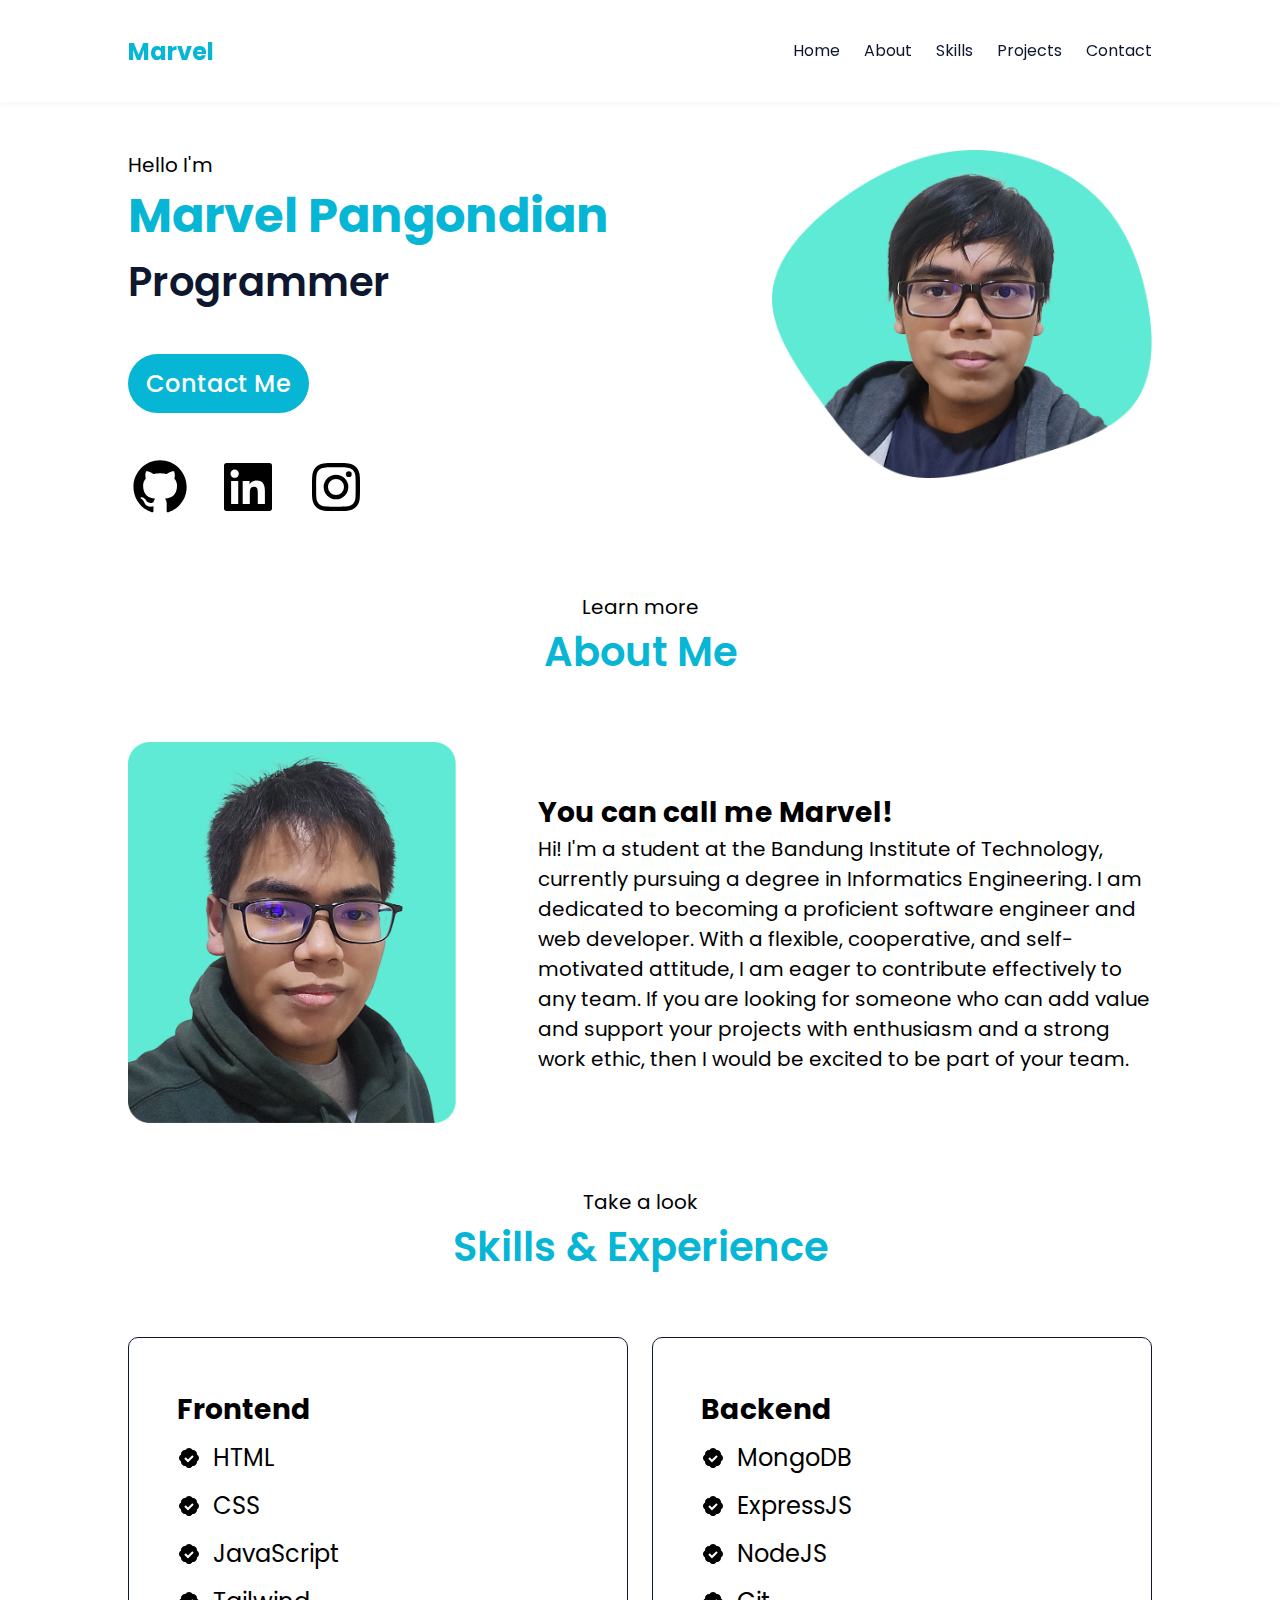
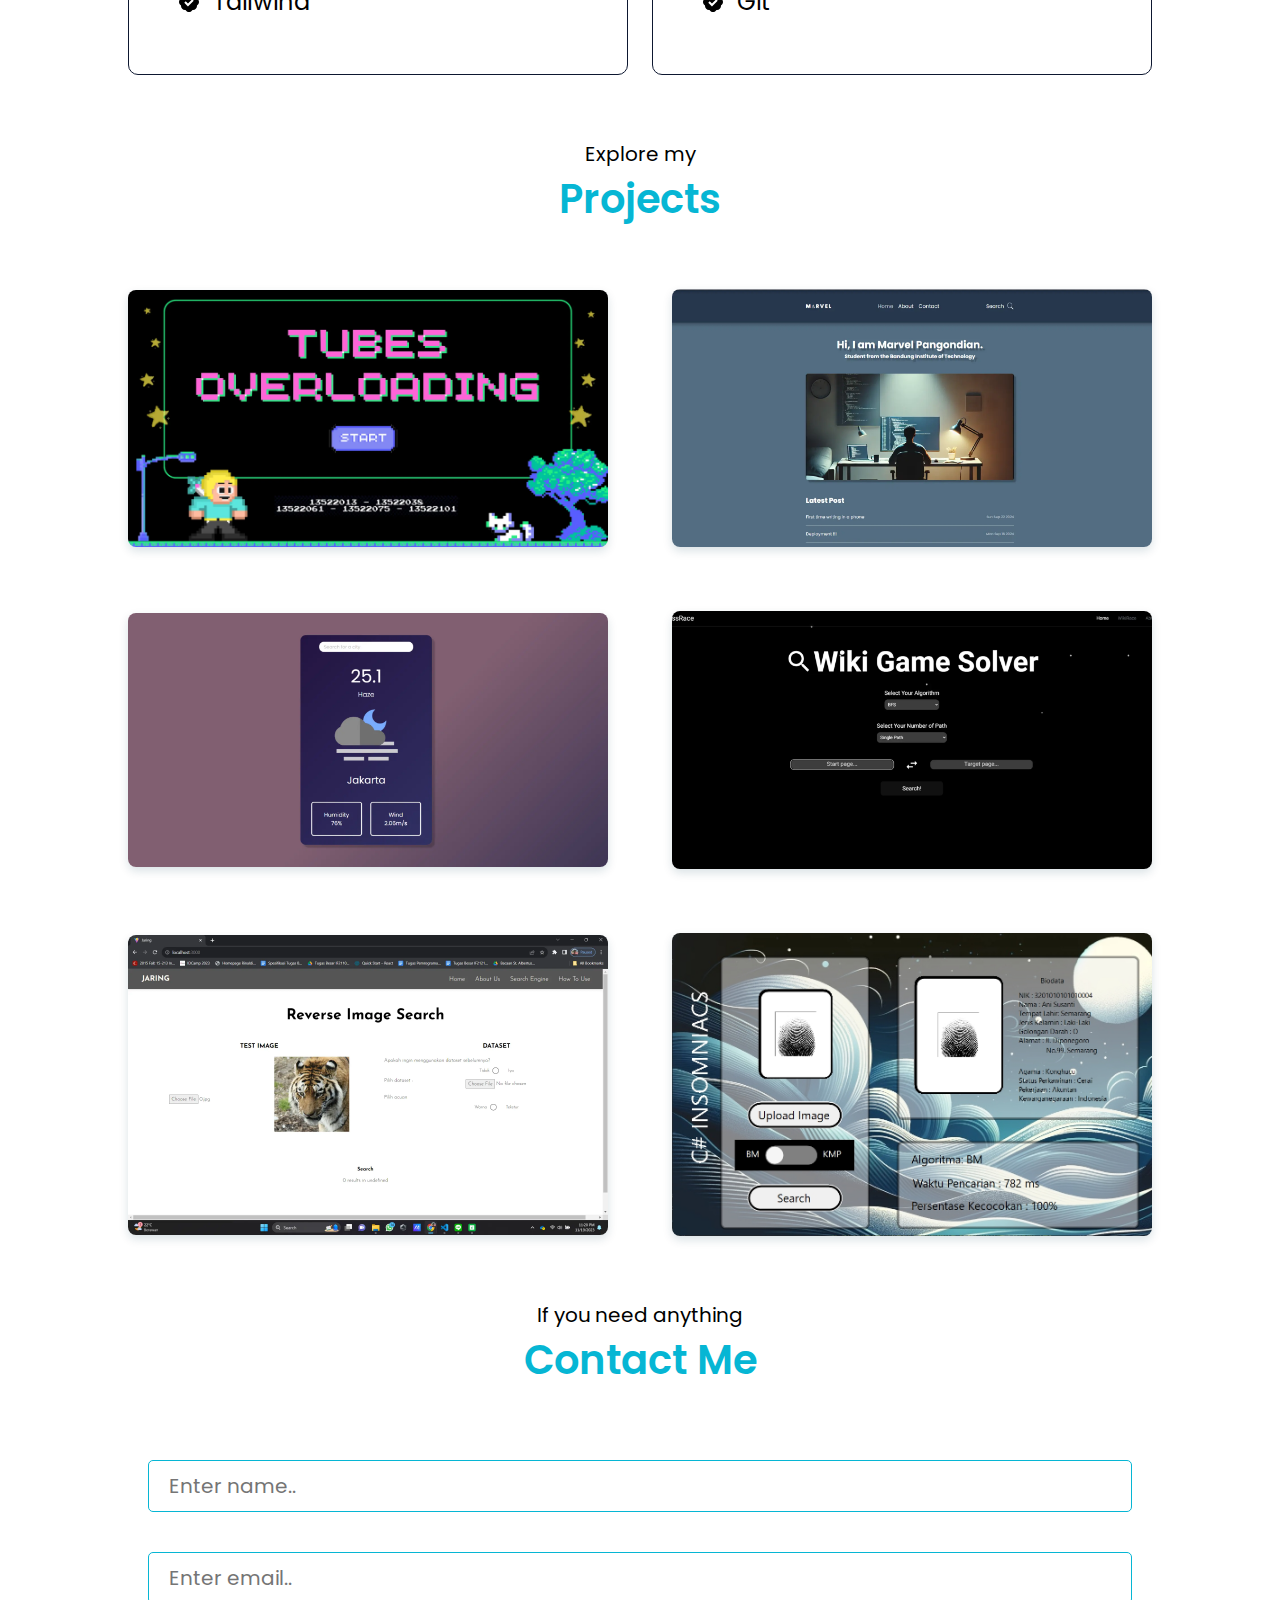
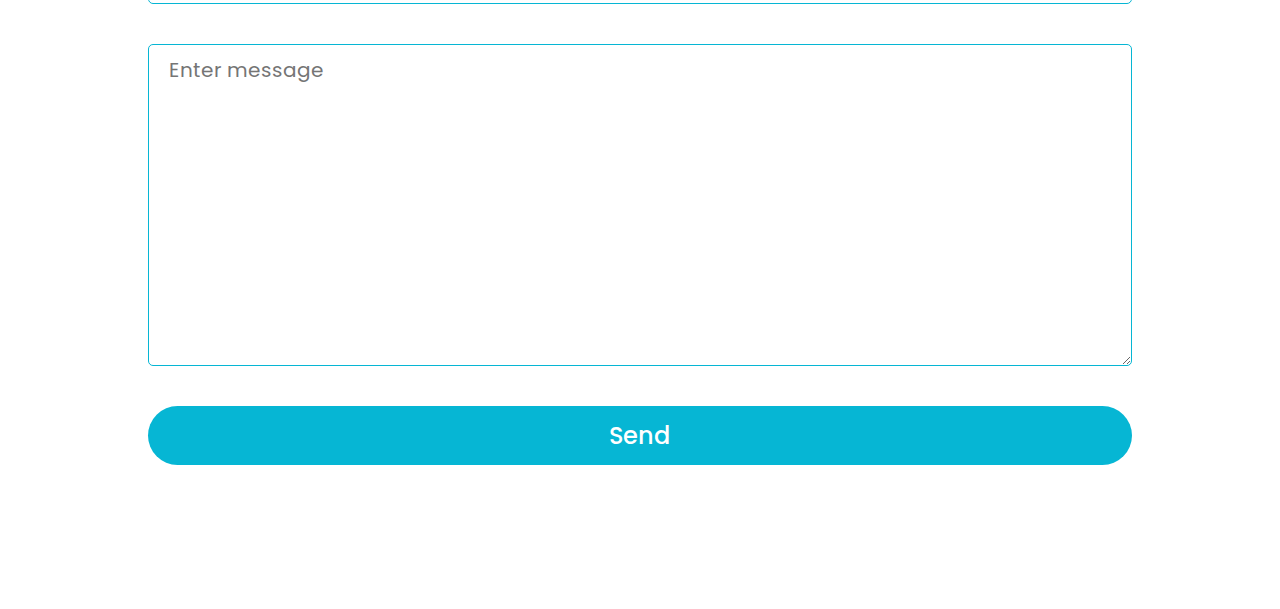
==== index.html @ 7a81ab14 "feat: simple stylings" ====
<!DOCTYPE html>
<html lang="en">

<head>
  <meta charset="UTF-8" />
  <meta name="description" content="Marvel Pangondian Portfolio Website">
  <meta name="keywords" content="Marvel Pangondian, Portfolio, Portfolio Website, Website, Institut Teknologi Bandung, Bandung Institute of Technology, ITB">
  <meta name="author" content="Marvel Pangondian">
  <meta name="viewport" content="width=device-width, initial-scale=1.0" />
  <link rel="stylesheet" href="/assets/css/style.css" />
  <title>Portfolio</title>
</head>

<body>
  <header class="header">
    <div class="container header-flex">
      <div class="logo">
        <a href="#top" class="header__logo">Marvel</a>
      </div>

      <nav class="header__nav">
        <input type="checkbox" id="sidebar-active" />
        <label for="sidebar-active" class="overlay"></label>

        <label for="sidebar-active">
          <svg xmlns="http://www.w3.org/2000/svg" width="24" height="24" viewBox="0 0 24 24">
            <path d="M4 6h16v2H4zm0 5h16v2H4zm0 5h16v2H4z" />
          </svg>
        </label>
        <ul>
          <label for="sidebar-active">
            <svg xmlns="http://www.w3.org/2000/svg" width="23" height="23" viewBox="0 0 24 24"
              style="fill: rgb(255, 255, 255)">
              <path
                d="m16.192 6.344-4.243 4.242-4.242-4.242-1.414 1.414L10.535 12l-4.242 4.242 1.414 1.414 4.242-4.242 4.243 4.242 1.414-1.414L13.364 12l4.242-4.242z">
              </path>
            </svg>
          </label>

          <li class="header__nav-list">
            <a href="#home">Home</a>
          </li>
          <li class="header__nav-list"><a href="#about">About</a></li>
          <li class="header__nav-list">
            <a href="#skills">Skills</a>
          </li>
          <li class="header__nav-list">
            <a href="#projects">Projects</a>
          </li>
          <li class="header__nav-list"><a href="#contact">Contact</a></li>
        </ul>
      </nav>
    </div>
  </header>

  <main style="height: 100%">
    <span class="section__placeholder" id="home"></span>
    <section class="home section container container-flex" >
      <img src="/assets/img/profile.png" alt="Creator profile image" class="item-1 home__profile mb-8" />
      <div class="section__content">
        <p>Hello I'm</p>
        <h1>Marvel Pangondian</h1>
        <h2 class="home__h2 mb-base"><span class="typing"></span></h2>
        <a class="button mb-base" href="#contact">Contact Me</a>
        <ul class="icons">
          <li>
            <a href="https://github.com/MarvelPangondian" target="_blank" aria-label="GitHub Profile">
              <svg xmlns="http://www.w3.org/2000/svg" width="30" height="30" viewBox="0 0 24 24" class="icon">
                <path fill-rule="evenodd" clip-rule="evenodd"
                  d="M12.026 2c-5.509 0-9.974 4.465-9.974 9.974 0 4.406 2.857 8.145 6.821 9.465.499.09.679-.217.679-.481 0-.237-.008-.865-.011-1.696-2.775.602-3.361-1.338-3.361-1.338-.452-1.152-1.107-1.459-1.107-1.459-.905-.619.069-.605.069-.605 1.002.07 1.527 1.028 1.527 1.028.89 1.524 2.336 1.084 2.902.829.091-.645.351-1.085.635-1.334-2.214-.251-4.542-1.107-4.542-4.93 0-1.087.389-1.979 1.024-2.675-.101-.253-.446-1.268.099-2.64 0 0 .837-.269 2.742 1.021a9.582 9.582 0 0 1 2.496-.336 9.554 9.554 0 0 1 2.496.336c1.906-1.291 2.742-1.021 2.742-1.021.545 1.372.203 2.387.099 2.64.64.696 1.024 1.587 1.024 2.675 0 3.833-2.33 4.675-4.552 4.922.355.308.675.916.675 1.846 0 1.334-.012 2.41-.012 2.737 0 .267.178.577.687.479C19.146 20.115 22 16.379 22 11.974 22 6.465 17.535 2 12.026 2z" />
              </svg>
            </a>
          </li>
          <li>
            <a href="https://www.linkedin.com/in/marvel-pangondian-104811284?lipi=urn%3Ali%3Apage%3Ad_flagship3_profile_view_base_contact_details%3BqNNY1OXURf%2BuR%2F9CxkJ34A%3D%3D" target="_blank" aria-label="LinkedIn Profile">
              <svg xmlns="http://www.w3.org/2000/svg" width="30" height="30" viewBox="0 0 24 24" class="icon">
                <path
                  d="M20 3H4a1 1 0 0 0-1 1v16a1 1 0 0 0 1 1h16a1 1 0 0 0 1-1V4a1 1 0 0 0-1-1zM8.339 18.337H5.667v-8.59h2.672v8.59zM7.003 8.574a1.548 1.548 0 1 1 0-3.096 1.548 1.548 0 0 1 0 3.096zm11.335 9.763h-2.669V14.16c0-.996-.018-2.277-1.388-2.277-1.39 0-1.601 1.086-1.601 2.207v4.248h-2.667v-8.59h2.56v1.174h.037c.355-.675 1.227-1.387 2.524-1.387 2.704 0 3.203 1.778 3.203 4.092v4.71z" />
              </svg>
            </a>
          </li>
          <li>
            <a href="https://www.instagram.com/veranz2203/" target="_blank"><svg xmlns="http://www.w3.org/2000/svg" width="30" height="30" viewBox="0 0 24 24" class="icon" aria-label="Instagram Profile">
                <path
                  d="M11.999 7.377a4.623 4.623 0 1 0 0 9.248 4.623 4.623 0 0 0 0-9.248zm0 7.627a3.004 3.004 0 1 1 0-6.008 3.004 3.004 0 0 1 0 6.008z" />
                <circle cx="16.806" cy="7.207" r="1.078" />
                <path
                  d="M20.533 6.111A4.605 4.605 0 0 0 17.9 3.479a6.606 6.606 0 0 0-2.186-.42c-.963-.042-1.268-.054-3.71-.054s-2.755 0-3.71.054a6.554 6.554 0 0 0-2.184.42 4.6 4.6 0 0 0-2.633 2.632 6.585 6.585 0 0 0-.419 2.186c-.043.962-.056 1.267-.056 3.71 0 2.442 0 2.753.056 3.71.015.748.156 1.486.419 2.187a4.61 4.61 0 0 0 2.634 2.632 6.584 6.584 0 0 0 2.185.45c.963.042 1.268.055 3.71.055s2.755 0 3.71-.055a6.615 6.615 0 0 0 2.186-.419 4.613 4.613 0 0 0 2.633-2.633c.263-.7.404-1.438.419-2.186.043-.962.056-1.267.056-3.71s0-2.753-.056-3.71a6.581 6.581 0 0 0-.421-2.217zm-1.218 9.532a5.043 5.043 0 0 1-.311 1.688 2.987 2.987 0 0 1-1.712 1.711 4.985 4.985 0 0 1-1.67.311c-.95.044-1.218.055-3.654.055-2.438 0-2.687 0-3.655-.055a4.96 4.96 0 0 1-1.669-.311 2.985 2.985 0 0 1-1.719-1.711 5.08 5.08 0 0 1-.311-1.669c-.043-.95-.053-1.218-.053-3.654 0-2.437 0-2.686.053-3.655a5.038 5.038 0 0 1 .311-1.687c.305-.789.93-1.41 1.719-1.712a5.01 5.01 0 0 1 1.669-.311c.951-.043 1.218-.055 3.655-.055s2.687 0 3.654.055a4.96 4.96 0 0 1 1.67.311 2.991 2.991 0 0 1 1.712 1.712 5.08 5.08 0 0 1 .311 1.669c.043.951.054 1.218.054 3.655 0 2.436 0 2.698-.043 3.654h-.011z" />
              </svg></a>
          </li>
        </ul>
      </div>
    </section>

    <span class="section__placeholder" id="about"></span>
    <section class="about section container container-flex-2">
      <p class="section__title-sub">Learn more</p>
      <h2 class="section__title">About Me</h2>

      <div class="about__container">
        <img src="assets/img/aboutProfile.png" alt="About Me svg" class="about__profile mb-base" />
        <div class="about__content">
          <h3 class="section__subtitle">
            You can call me <span>Marvel</span>!
          </h3>
          <p class="about__content-text">
            Hi! I'm a student at the Bandung Institute of Technology, currently pursuing a degree in Informatics
            Engineering. I am dedicated to becoming a proficient software engineer and web developer. With a flexible,
            cooperative, and self-motivated attitude, I am eager to contribute effectively to any team. If you are
            looking for someone who can add value and support your projects with enthusiasm and a strong work ethic,
            then I would be excited to be part of your team.
        </div>
      </div>
    </section>

    <span class="section__placeholder" id="skills"></span>
    <section class="skills section container container-flex-2" >


      <p class="section__title-sub">Take a look</p>
      <h2 class="section__title">Skills & Experience</h2>

      <div class="skills__container">
        <div class="skill__container-list">
          <h3>Frontend</h3>
          <ul>
            <li>
              <svg xmlns="http://www.w3.org/2000/svg" width="24" height="24" viewBox="0 0 24 24"
                style="fill: rgba(0, 0, 0, 1);">
                <path
                  d="M19.965 8.521C19.988 8.347 20 8.173 20 8c0-2.379-2.143-4.288-4.521-3.965C14.786 2.802 13.466 2 12 2s-2.786.802-3.479 2.035C6.138 3.712 4 5.621 4 8c0 .173.012.347.035.521C2.802 9.215 2 10.535 2 12s.802 2.785 2.035 3.479A3.976 3.976 0 0 0 4 16c0 2.379 2.138 4.283 4.521 3.965C9.214 21.198 10.534 22 12 22s2.786-.802 3.479-2.035C17.857 20.283 20 18.379 20 16c0-.173-.012-.347-.035-.521C21.198 14.785 22 13.465 22 12s-.802-2.785-2.035-3.479zm-9.01 7.895-3.667-3.714 1.424-1.404 2.257 2.286 4.327-4.294 1.408 1.42-5.749 5.706z">
                </path>
              </svg>
              HTML
            </li>
            <li>
              <svg xmlns="http://www.w3.org/2000/svg" width="24" height="24" viewBox="0 0 24 24"
                style="fill: rgba(0, 0, 0, 1);">
                <path
                  d="M19.965 8.521C19.988 8.347 20 8.173 20 8c0-2.379-2.143-4.288-4.521-3.965C14.786 2.802 13.466 2 12 2s-2.786.802-3.479 2.035C6.138 3.712 4 5.621 4 8c0 .173.012.347.035.521C2.802 9.215 2 10.535 2 12s.802 2.785 2.035 3.479A3.976 3.976 0 0 0 4 16c0 2.379 2.138 4.283 4.521 3.965C9.214 21.198 10.534 22 12 22s2.786-.802 3.479-2.035C17.857 20.283 20 18.379 20 16c0-.173-.012-.347-.035-.521C21.198 14.785 22 13.465 22 12s-.802-2.785-2.035-3.479zm-9.01 7.895-3.667-3.714 1.424-1.404 2.257 2.286 4.327-4.294 1.408 1.42-5.749 5.706z">
                </path>
              </svg>
              CSS
            </li>
            <li>
              <svg xmlns="http://www.w3.org/2000/svg" width="24" height="24" viewBox="0 0 24 24"
                style="fill: rgba(0, 0, 0, 1);">
                <path
                  d="M19.965 8.521C19.988 8.347 20 8.173 20 8c0-2.379-2.143-4.288-4.521-3.965C14.786 2.802 13.466 2 12 2s-2.786.802-3.479 2.035C6.138 3.712 4 5.621 4 8c0 .173.012.347.035.521C2.802 9.215 2 10.535 2 12s.802 2.785 2.035 3.479A3.976 3.976 0 0 0 4 16c0 2.379 2.138 4.283 4.521 3.965C9.214 21.198 10.534 22 12 22s2.786-.802 3.479-2.035C17.857 20.283 20 18.379 20 16c0-.173-.012-.347-.035-.521C21.198 14.785 22 13.465 22 12s-.802-2.785-2.035-3.479zm-9.01 7.895-3.667-3.714 1.424-1.404 2.257 2.286 4.327-4.294 1.408 1.42-5.749 5.706z">
                </path>
              </svg>
              JavaScript
            </li>
            <li>
              <svg xmlns="http://www.w3.org/2000/svg" width="24" height="24" viewBox="0 0 24 24"
                style="fill: rgba(0, 0, 0, 1);">
                <path
                  d="M19.965 8.521C19.988 8.347 20 8.173 20 8c0-2.379-2.143-4.288-4.521-3.965C14.786 2.802 13.466 2 12 2s-2.786.802-3.479 2.035C6.138 3.712 4 5.621 4 8c0 .173.012.347.035.521C2.802 9.215 2 10.535 2 12s.802 2.785 2.035 3.479A3.976 3.976 0 0 0 4 16c0 2.379 2.138 4.283 4.521 3.965C9.214 21.198 10.534 22 12 22s2.786-.802 3.479-2.035C17.857 20.283 20 18.379 20 16c0-.173-.012-.347-.035-.521C21.198 14.785 22 13.465 22 12s-.802-2.785-2.035-3.479zm-9.01 7.895-3.667-3.714 1.424-1.404 2.257 2.286 4.327-4.294 1.408 1.42-5.749 5.706z">
                </path>
              </svg>
              Tailwind
            </li>
          </ul>

        </div>
        <div class="skill__container-list">
          <h3>Backend</h3>
          <ul>
            <li>
              <svg xmlns="http://www.w3.org/2000/svg" width="24" height="24" viewBox="0 0 24 24"
                style="fill: rgba(0, 0, 0, 1);">
                <path
                  d="M19.965 8.521C19.988 8.347 20 8.173 20 8c0-2.379-2.143-4.288-4.521-3.965C14.786 2.802 13.466 2 12 2s-2.786.802-3.479 2.035C6.138 3.712 4 5.621 4 8c0 .173.012.347.035.521C2.802 9.215 2 10.535 2 12s.802 2.785 2.035 3.479A3.976 3.976 0 0 0 4 16c0 2.379 2.138 4.283 4.521 3.965C9.214 21.198 10.534 22 12 22s2.786-.802 3.479-2.035C17.857 20.283 20 18.379 20 16c0-.173-.012-.347-.035-.521C21.198 14.785 22 13.465 22 12s-.802-2.785-2.035-3.479zm-9.01 7.895-3.667-3.714 1.424-1.404 2.257 2.286 4.327-4.294 1.408 1.42-5.749 5.706z">
                </path>
              </svg>
              MongoDB
            </li>
            <li>
              <svg xmlns="http://www.w3.org/2000/svg" width="24" height="24" viewBox="0 0 24 24"
                style="fill: rgba(0, 0, 0, 1);">
                <path
                  d="M19.965 8.521C19.988 8.347 20 8.173 20 8c0-2.379-2.143-4.288-4.521-3.965C14.786 2.802 13.466 2 12 2s-2.786.802-3.479 2.035C6.138 3.712 4 5.621 4 8c0 .173.012.347.035.521C2.802 9.215 2 10.535 2 12s.802 2.785 2.035 3.479A3.976 3.976 0 0 0 4 16c0 2.379 2.138 4.283 4.521 3.965C9.214 21.198 10.534 22 12 22s2.786-.802 3.479-2.035C17.857 20.283 20 18.379 20 16c0-.173-.012-.347-.035-.521C21.198 14.785 22 13.465 22 12s-.802-2.785-2.035-3.479zm-9.01 7.895-3.667-3.714 1.424-1.404 2.257 2.286 4.327-4.294 1.408 1.42-5.749 5.706z">
                </path>
              </svg>
              ExpressJS
            </li>
            <li>
              <svg xmlns="http://www.w3.org/2000/svg" width="24" height="24" viewBox="0 0 24 24"
                style="fill: rgba(0, 0, 0, 1);">
                <path
                  d="M19.965 8.521C19.988 8.347 20 8.173 20 8c0-2.379-2.143-4.288-4.521-3.965C14.786 2.802 13.466 2 12 2s-2.786.802-3.479 2.035C6.138 3.712 4 5.621 4 8c0 .173.012.347.035.521C2.802 9.215 2 10.535 2 12s.802 2.785 2.035 3.479A3.976 3.976 0 0 0 4 16c0 2.379 2.138 4.283 4.521 3.965C9.214 21.198 10.534 22 12 22s2.786-.802 3.479-2.035C17.857 20.283 20 18.379 20 16c0-.173-.012-.347-.035-.521C21.198 14.785 22 13.465 22 12s-.802-2.785-2.035-3.479zm-9.01 7.895-3.667-3.714 1.424-1.404 2.257 2.286 4.327-4.294 1.408 1.42-5.749 5.706z">
                </path>
              </svg>
              NodeJS
            </li>
            <li>
              <svg xmlns="http://www.w3.org/2000/svg" width="24" height="24" viewBox="0 0 24 24"
                style="fill: rgba(0, 0, 0, 1);">
                <path
                  d="M19.965 8.521C19.988 8.347 20 8.173 20 8c0-2.379-2.143-4.288-4.521-3.965C14.786 2.802 13.466 2 12 2s-2.786.802-3.479 2.035C6.138 3.712 4 5.621 4 8c0 .173.012.347.035.521C2.802 9.215 2 10.535 2 12s.802 2.785 2.035 3.479A3.976 3.976 0 0 0 4 16c0 2.379 2.138 4.283 4.521 3.965C9.214 21.198 10.534 22 12 22s2.786-.802 3.479-2.035C17.857 20.283 20 18.379 20 16c0-.173-.012-.347-.035-.521C21.198 14.785 22 13.465 22 12s-.802-2.785-2.035-3.479zm-9.01 7.895-3.667-3.714 1.424-1.404 2.257 2.286 4.327-4.294 1.408 1.42-5.749 5.706z">
                </path>
              </svg>
              Git
            </li>
          </ul>
        </div>
      </div>
    </section>

    <span class="section__placeholder" id="projects"></span>
    <section class="projects section container container-flex-2">
      <p class="section__title-sub">Explore my</p>
      <h2 class="section__title">Projects</h2>

      <div class="projects__container">
        <a href="https://github.com/MarvelPangondian/IF2210_TugasBesar2_TubesOverloading" target="_blank"
          class="projects__img">
          <img src="assets/img/projects/tubesOverloading3.webp" alt="image of game project using java">
        </a>
        <a href="https://github.com/MarvelPangondian/Blog-project" target="_blank" class="projects__img">
          <img src="assets/img/projects/blogProject.webp" alt="image of blog project">
        </a>
        <a href="https://github.com/MarvelPangondian/JavaScript-Projects" target="_blank" class="projects__img">
          <img src="assets/img/projects/weatherProject.webp" alt="imag of weather project">
        </a>
        <a href="https://github.com/MarvelPangondian/Tubes2_StressRace" target="_blank" class="projects__img">
          <img src="assets/img/projects/wikiRaceProject2.webp" alt="image of wiki race project">
        </a>
        <a href="https://github.com/MarvelPangondian/Algeo02-22038_" target="_blank" class="projects__img">
          <img src="assets/img/projects/searchImageProject.webp" alt="image of reverse search image project">
        </a>
        <a href="https://github.com/MarvelPangondian/Tubes3_C-Insomniacs" target="_blank" class="projects__img">
          <img src="assets/img/projects/fingerPrintProject.webp" alt="image of finger print match project">
        </a>
      </div>
    </section>

    <span class="section__placeholder" id="contact"></span>
    <section class="contact section container container-flex-2">
      <p class="section__title-sub">If you need anything</p>
      <h2 class="section__title">Contact Me</h2>

      <div class="contact__container" style="width: 100%;">
        <form action="https://formspree.io/f/xkgwlldw" method="POST" class="login-form" style="width: 100%;">
          <input type="text" id="name" name="name" placeholder="Enter name.." />
          <input type="email" id="email" name="email" placeholder="Enter email.." />

          <textarea name="message" id="message" rows="10" name="message" placeholder="Enter message"
            required></textarea>

          <div class="submit-container">
            <button type="submit" value="Submit" class="button"
              style="display: inline-block; width: 100%; cursor: pointer;">Send</button>
          </div>
        </form>

      </div>
    </section>
  </main>
</body>

</html>
---- assets/css/style.css ----
@import url("https://fonts.googleapis.com/css2?family=Poppins:ital,wght@0,100;0,200;0,300;0,400;0,500;0,600;0,700;0,800;0,900;1,100;1,200;1,300;1,400;1,500;1,600;1,700;1,800;1,900&display=swap");

/* VARIABLES */

:root {
  /* Typography */
  --text-sm: 0.875rem;
  --text-base: 1rem;
  --text-md: 1.5rem;
  --text-lg: 2rem;
  --font-bold: 700;
  --font-semi-bold: 600;
  --font-medium: 500;
  --font-normal: 400;
  --font-main: "Poppins", sans-serif;

  /* COLOR */
  --color-white: #ffff;
  --color-white-transparent: rgba(255, 255, 255, 0.25);
  --color-primary: #06b6d4;
  --color-secondary: #5eead4;
  --color-text: #0d1730;

  /* MISC */
  --padding-header: 0.625em 0;
  --padding-base: 0.5em 0.75em;
  --icon-size: 30px;
  --base-margin-bottom: 1.5rem;
  --section-padding-top: 3.5rem;
  --section-title-margin-bottom: 1.5em;
}

@media screen and (min-width: 744px) {
  :root {
    --text-sm: 1rem;
    --text-base: 1.25rem;
    --text-md: 2rem;
    --text-lg: 2.25rem;
    --icon-size: 50px;
    --base-margin-bottom: 2rem;
    --section-padding-top: 5rem;
  }
}

@media screen and (min-width: 1024px) {
  :root {
    --text-sm: 1.25rem;
    --text-base: 1.5rem;
    --text-md: 2.5rem;
    --text-lg: 3rem;
    --icon-size: 64px;
    --base-margin-bottom: 2.625rem;
    --section-padding-top: 10rem;
  }
}

/* BASE */
* {
  margin: 0;
  padding: 0;
  box-sizing: border-box;
  text-decoration: none;
  border: none;
  outline: none;
}

*,
::before,
::after {
  box-sizing: border-box;
}

html {
  scroll-behavior: smooth;
}

body {
  font-family: var(--font-main);
  font-size: var(--text-base);
  padding-bottom: 30px;
  padding-top: 6rem;
  height: 100%;
}

h1,
h2,
p {
  margin: 0;
}

a {
  text-decoration: none;
  color: var(--color-text);
}



img {
  max-width: 100%;
  width: 80%;
  height: auto;
  display: block;
}

ul {
  margin: 0;
  padding: 0;
  list-style: none;
}

@media screen and (min-width: 744px) {
  img {
    width: 65%;
  }
}

/* GENERIC */
h1 {
  font-size: var(--text-lg);
  color: var(--color-primary);
  font-weight: var(--font-bold);
}

h2 {
  font-size: var(--text-md);
  font-weight: var(--font-semi-bold);
}

p {
  font-size: var(--text-base);
  font-weight: var(--font-medium);
}



/* UTILITY */
.container {
  width: 90%;
  max-width: 1024px;
  margin: 0 auto;
}

.container-flex,
.container-flex-2 {
  display: flex;
  flex-direction: column;
  align-items: center;
}

.section {
  padding-bottom: 64px;
  animation: fade linear both;
  animation-timeline: view();
  animation-range: entry 40%;
}

.section__placeholder {
  scroll-margin-top: 4rem;
}

@keyframes fade {
  from {
    scale: 0.5;
    opacity: 0;
  }

  to {
    scale: 1;
    opacity: 1;
  }
}

.section__content {
  text-align: center;
  display: flex;
  flex-direction: column;
  align-items: center;
  justify-content: center;
}

.grid {
  display: grid;
  justify-items: center;
  text-align: center;
}

.button {
  font-family: var(--font-main);
  font-weight: var(--font-medium);
  font-size: var(--text-base);
  background-color: var(--color-primary);
  color: var(--color-white);
  border-radius: 50px;
  padding: var(--padding-base);
}

.button:hover {
  background-color: #06a7c3;
}

.button:focus {
  background-color: #06a7c3;
}

@media screen and (min-width: 1024px) {
  body {
    padding-top: 9.375rem;
  }

  img {
    width: 40%;
  }

  .section {
    scroll-margin-top: 150px;
  }

  .section__placeholder {
    scroll-margin-top: 8rem;
  }

  .section__content {
    width: 55%;
    align-items: start;
    text-align: start;
  }

  .container-flex,
  .container-flex-2 {
    flex-direction: row;
    justify-content: space-between;
    text-align: end;
    align-items: start;
  }

  .item-1 {
    order: 2;
  }

  .item-2 {
    order: 3;
  }
}

.section__title {
  font-size: var(--text-md);
  font-weight: var(--font-semi-bold);
  color: var(--color-primary);
  margin-bottom: var(--section-title-margin-bottom);

}

.mb-base {
  margin-bottom: var(--base-margin-bottom);
}

.mb-8 {
  margin-bottom: 2rem;
}

.header-flex {
  display: flex;
  justify-content: space-between;
  align-items: center;
}

.icon {
  width: var(--icon-size);
  height: var(--icon-size);
  transition: transform .15s;
}

.icon:hover {
  transform: scale(1.1);
}

/* HEADER */
header {
  font-size: var(--text-base);
  background-color: var(--color-white-transparent);
  box-shadow: 0 3px 4px rgba(193, 205, 216, 0.15);
  padding: var(--padding-header);
  position: fixed;
  right: 0;
  left: 0;
  top: 0;
  z-index: 1000;
}

/* NAVIGATION LIST AND LINKS */
.header__logo {
  font-weight: var(--font-bold);
  color: var(--color-primary);
}

.header__nav-list a {
  font-weight: var(--font-normal);
  font-size: var(--text-sm);
  color: var(--color-white);
  display: block;
}

.header__nav-list a:hover {
  color: var(--color-text);
  background-color: #ffff;
}

.header__nav label {
  cursor: pointer;
}

.header ul {
  right: -100%;
  position: fixed;
}

.header__nav-list a {
  color: var(--color-white);
  transition: color 0.15s, background-color 0.15s;
}

/* SIDEBAR */
.header ul {
  top: 0;
  bottom: 0;
  z-index: 20;
  background-color: var(--color-text);
  opacity: 0.95;
  line-height: 3em;
  width: 50%;
  text-align: center;
}

#sidebar-active {
  display: none;
}

#sidebar-active:checked~ul {
  transition: right 0.75s ease-out;
  right: 0;
}

#sidebar-active:checked~.overlay {
  position: fixed;
  width: 100%;
  height: 100%;
  top: 0;
  left: 0;
  right: 0;
  z-index: 20;
}

@media screen and (min-width: 1024px) {
  .header ul {
    position: relative;
    z-index: 0;
    background: none;
    opacity: 1;
    padding: 0;
    transition: all 0s;
    display: flex;
    gap: 1em;
    right: 0;
  }

  .header__nav-list a {
    color: var(--color-text);
    font-size: 1rem;
  }

  .header__nav-list a:hover {
    background: none;
    position: relative;
  }

  .header__nav-list a:hover::after {
    content: '';
    display: block;
    position: absolute;
    bottom: 20px;
    left: 0;
    width: 100%;
    height: .5px;
    background-color: #0d1730;
  }

  .header label {
    display: none;
  }

}

/* HOME */

.home__h2 {
  position: relative;
}

.typing::before {
  content: "Programmer";
  animation: roles 20s infinite;
  color: var(--color-text);
}

.typing::after {
  content: "";
  position: absolute;
  height: 100%;
  border-left: 3px solid white;
  right: -8;
  animation: cursor 0.6s infinite;
}

.icons {
  display: flex;
  gap: 1em;
}

.home__profile {
  max-width: 380px;
}

@keyframes cursor {
  to {
    border-left: 3px solid var(--color-text);
  }
}

@keyframes roles {

  0%,
  20% {
    content: "Student";
  }

  21%,
  40% {
    content: "Aspiring Developer";
  }

  41%,
  60% {
    content: "Aspiring Dev Ops";
  }

  61%,
  80% {
    content: "Learning Enthusiast";
  }

  81%,
  100% {
    content: "Future Engineer";
  }
}

@media screen and (min-width: 1024px) {
  .home__profile {
    margin: 0;
  }
}

/* ABOUT ME */
.section p {
  font-size: var(--text-sm);
  font-weight: var(--font-normal);
}

.about__container {
  display: flex;
  flex-direction: column;
  justify-content: center;
  align-items: center;
  text-align: center;
}

.about__profile {
  max-width: 300px;
}

.about__content {
  max-width: 400px;
}

@media screen and (min-width: 744px) {
  .about__content {
    max-width: 740px;
  }
}

@media screen and (min-width: 1024px) {
  .about__container {
    flex-direction: row;
    justify-content: space-between;
    text-align: start;
  }


  .container-flex-2 {
    flex-direction: column;
    justify-content: start;
    align-items: center;
  }

  .about__profile {
    max-width: 100%;
    width: 32%;
    margin: 0;
  }

  .about__content {
    width: 60%;
    max-width: 100%;
  }

}

/* SKILLS */
.skills__container li {
  display: flex;
  align-items: center;
  gap: .5em;
}

.skills__container {
  display: grid;
  text-align: start;
  line-height: 2em;
  width: 100%;
  gap: 1em;
}

@media screen and (min-width:744px) {
  .skills__container {
    grid-template-columns: 1fr 1fr;
  }
}

.skill__container-list {
  border: #0d1730 solid 1px;
  padding: 2em;
  border-radius: 10px;
}

/* PROJECTS */

.projects__container {
  display: grid;
  align-content: center;
  align-items: center;
  /* Centers content vertically */
  row-gap: 2rem;
}

.projects__container img {
  max-width: 100%;
  width: 100%;
  box-shadow: 0px 4px 10px rgba(5, 58, 78, 0.15);
  border-radius: .5rem;
  transition: transform 0.2s ease-in-out 0.1s;
  overflow: hidden;
}

.projects__container img:hover {
  transform: scale(1.1);
}

@media screen and (min-width:744px) {
  .projects__container {
    grid-template-columns: 1fr 1fr;
    gap: 4rem;
  }

  .projects__container img:hover {

    transform: scale(1.2);
  }
}

/* CONTACT */
.contact input,
.contact form,
.contact textarea {
  display: block;
  width: 100%;
  font-size: var(--text-sm);
  font-family: var(--font-main);
  margin-bottom: 2em;
  padding: .5em 1em;
}

.contact input,
.contact textarea {
  border: var(--color-primary) solid 1px;
  border-radius: 5px;
}
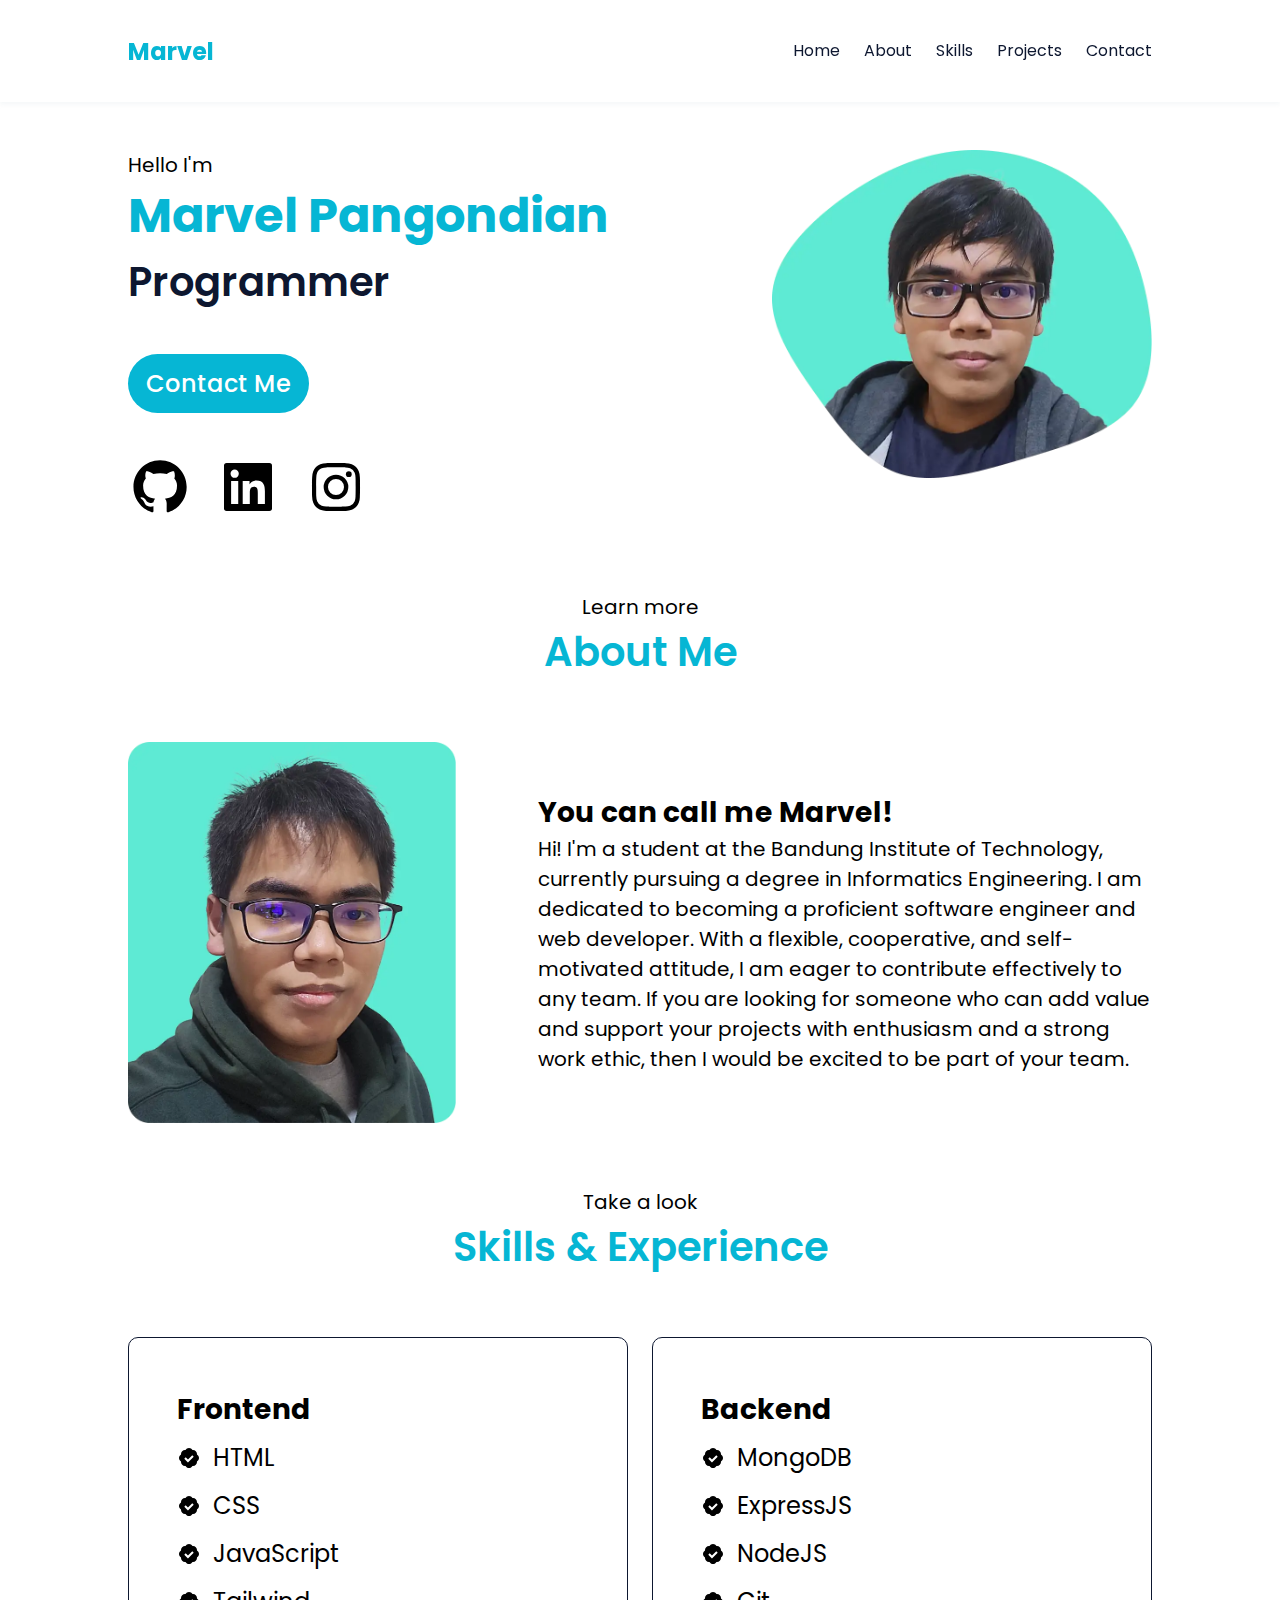
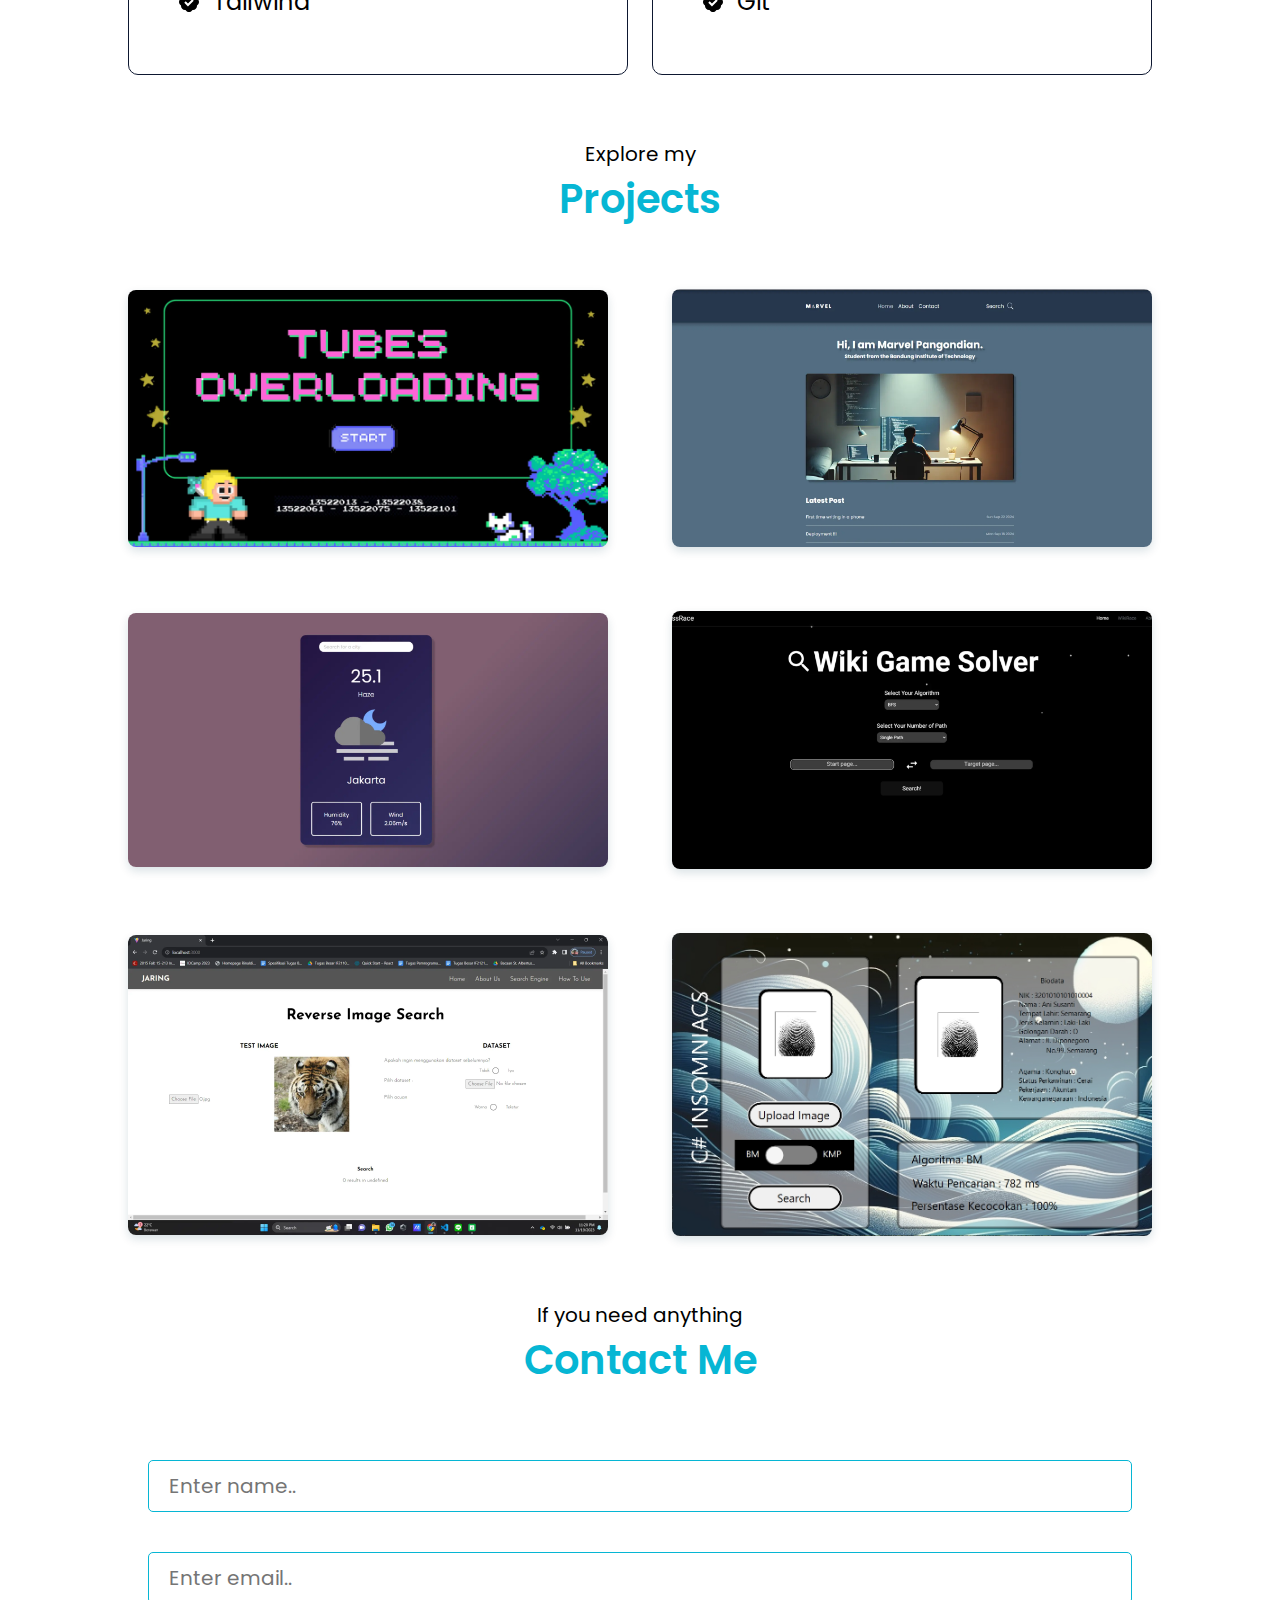
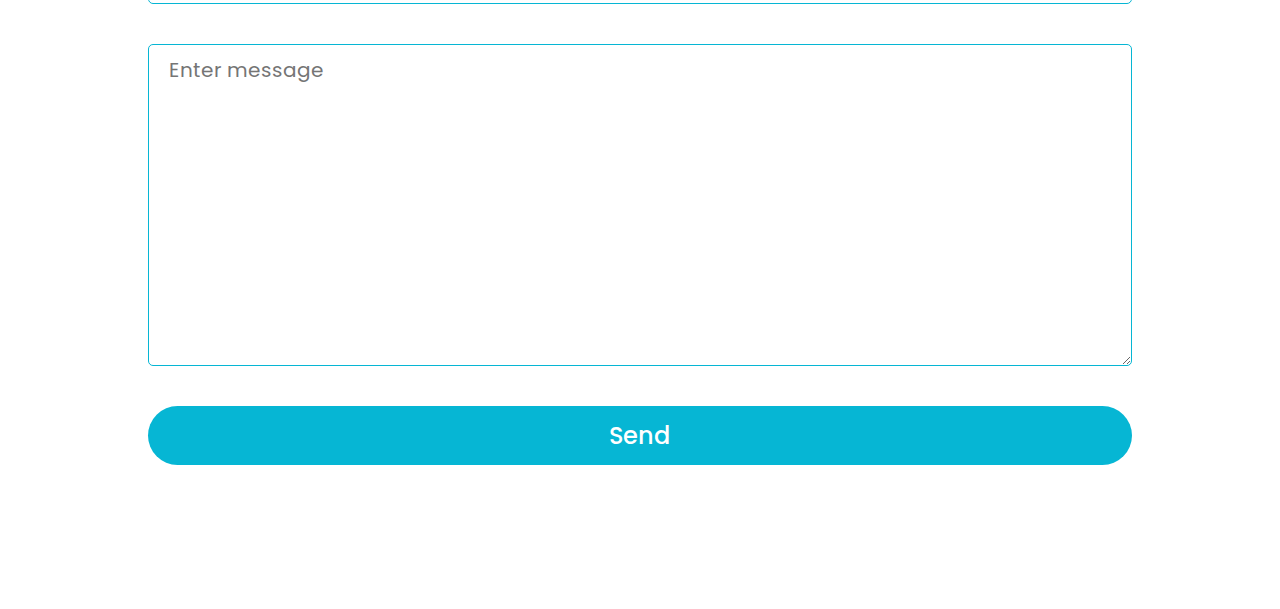
==== commit 24a856c2: "clean up" ====
--- a/index.html
+++ b/index.html
@@ -56,7 +56,7 @@
   <main style="height: 100%">
     <span class="section__placeholder" id="home"></span>
     <section class="home section container container-flex" >
-      <img src="/assets/img/profile.png" alt="Creator profile image" class="item-1 home__profile mb-8" />
+      <img src="/assets/img/compressed/profile.webp" alt="Creator profile image" class="item-1 home__profile mb-8" />
       <div class="section__content">
         <p>Hello I'm</p>
         <h1>Marvel Pangondian</h1>
@@ -98,7 +98,7 @@
       <h2 class="section__title">About Me</h2>
 
       <div class="about__container">
-        <img src="assets/img/aboutProfile.png" alt="About Me svg" class="about__profile mb-base" />
+        <img src="assets/img/compressed/aboutProfile2.webp" alt="About Me svg" class="about__profile mb-base" />
         <div class="about__content">
           <h3 class="section__subtitle">
             You can call me <span>Marvel</span>!
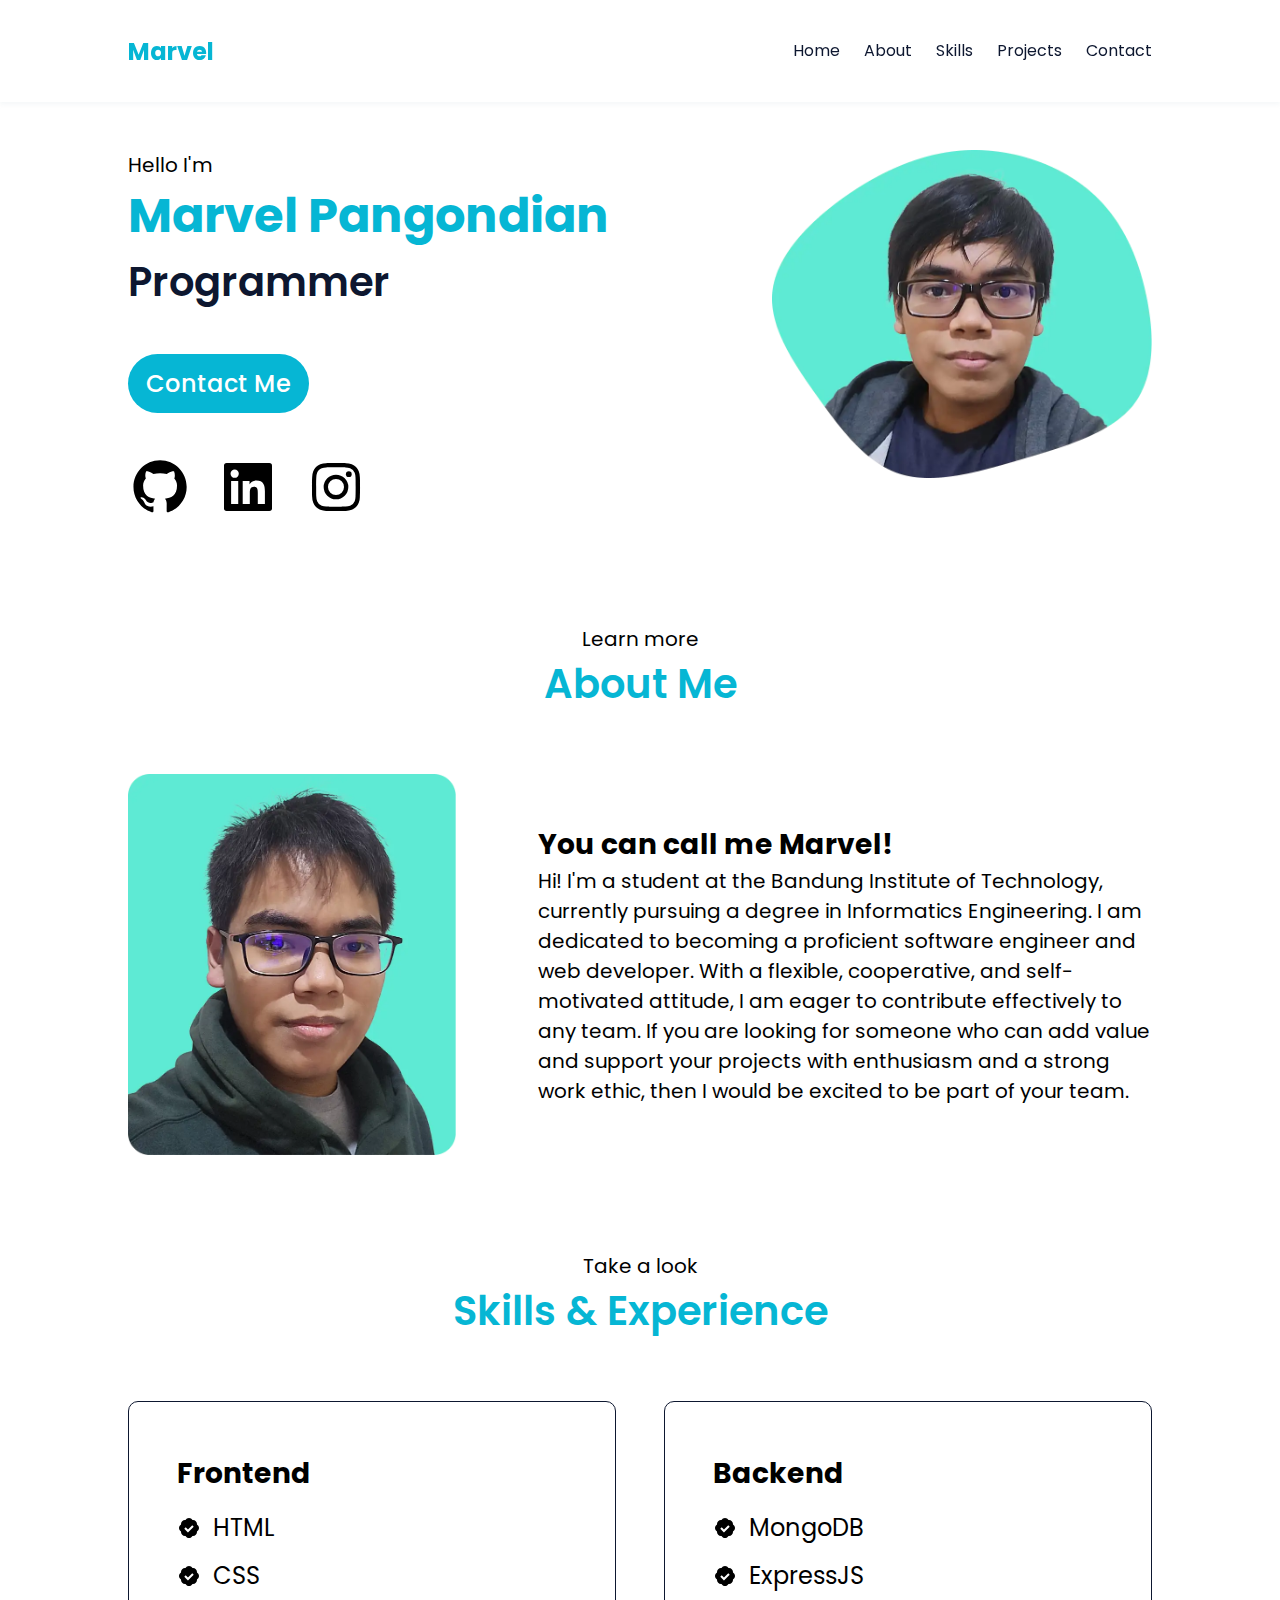
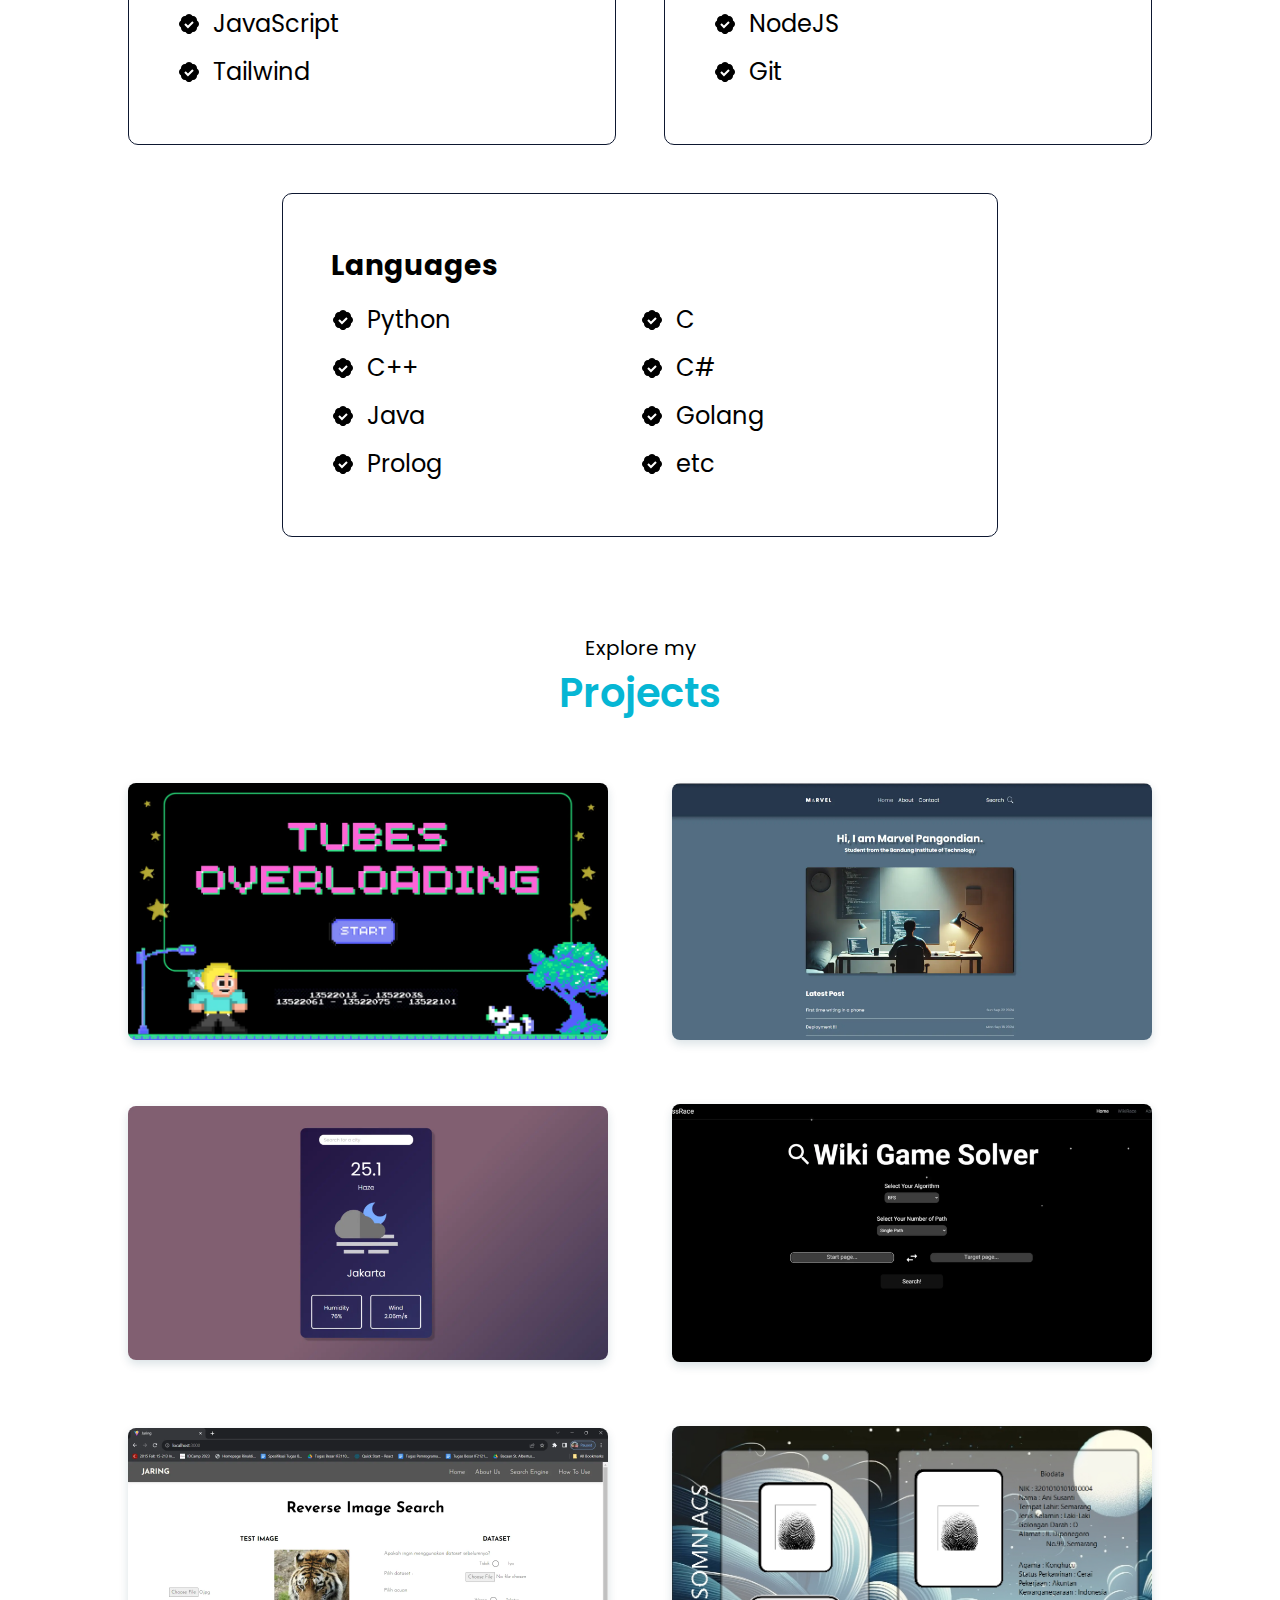
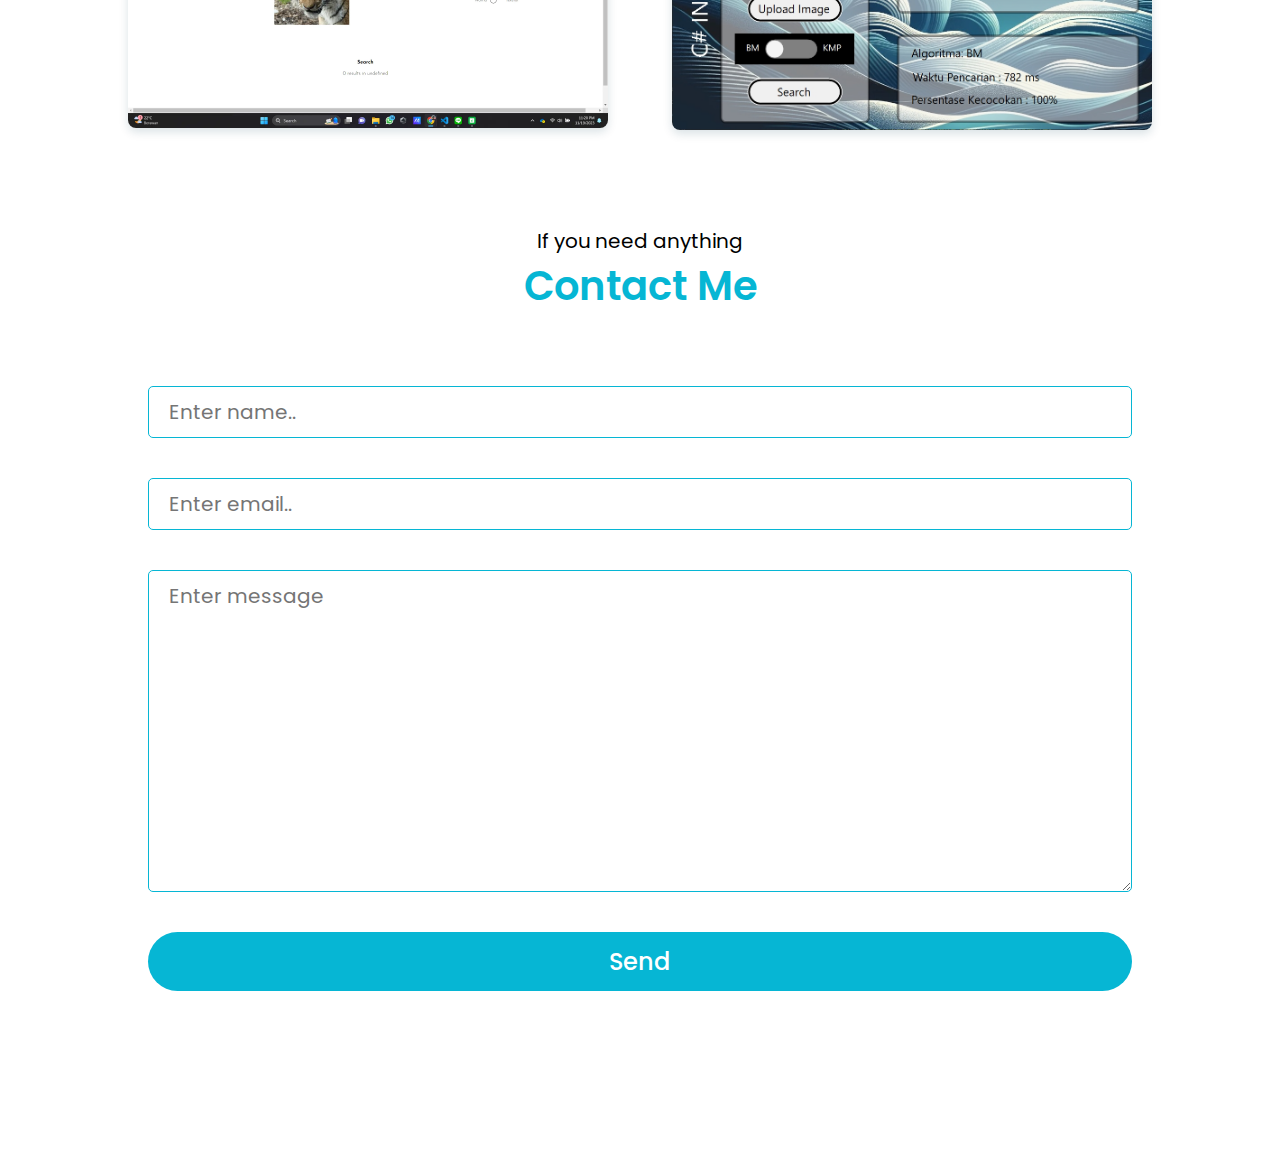
==== commit 0f5016ba: "feat: Add language in skills" ====
--- a/index.html
+++ b/index.html
@@ -4,7 +4,8 @@
 <head>
   <meta charset="UTF-8" />
   <meta name="description" content="Marvel Pangondian Portfolio Website">
-  <meta name="keywords" content="Marvel Pangondian, Portfolio, Portfolio Website, Website, Institut Teknologi Bandung, Bandung Institute of Technology, ITB">
+  <meta name="keywords"
+    content="Marvel Pangondian, Portfolio, Portfolio Website, Website, Institut Teknologi Bandung, Bandung Institute of Technology, ITB">
   <meta name="author" content="Marvel Pangondian">
   <meta name="viewport" content="width=device-width, initial-scale=1.0" />
   <link rel="stylesheet" href="/assets/css/style.css" />
@@ -55,7 +56,7 @@
 
   <main style="height: 100%">
     <span class="section__placeholder" id="home"></span>
-    <section class="home section container container-flex" >
+    <section class="home section container container-flex">
       <img src="/assets/img/compressed/profile.webp" alt="Creator profile image" class="item-1 home__profile mb-8" />
       <div class="section__content">
         <p>Hello I'm</p>
@@ -72,7 +73,8 @@
             </a>
           </li>
           <li>
-            <a href="https://www.linkedin.com/in/marvel-pangondian-104811284?lipi=urn%3Ali%3Apage%3Ad_flagship3_profile_view_base_contact_details%3BqNNY1OXURf%2BuR%2F9CxkJ34A%3D%3D" target="_blank" aria-label="LinkedIn Profile">
+            <a href="https://www.linkedin.com/in/marvel-pangondian-104811284?lipi=urn%3Ali%3Apage%3Ad_flagship3_profile_view_base_contact_details%3BqNNY1OXURf%2BuR%2F9CxkJ34A%3D%3D"
+              target="_blank" aria-label="LinkedIn Profile">
               <svg xmlns="http://www.w3.org/2000/svg" width="30" height="30" viewBox="0 0 24 24" class="icon">
                 <path
                   d="M20 3H4a1 1 0 0 0-1 1v16a1 1 0 0 0 1 1h16a1 1 0 0 0 1-1V4a1 1 0 0 0-1-1zM8.339 18.337H5.667v-8.59h2.672v8.59zM7.003 8.574a1.548 1.548 0 1 1 0-3.096 1.548 1.548 0 0 1 0 3.096zm11.335 9.763h-2.669V14.16c0-.996-.018-2.277-1.388-2.277-1.39 0-1.601 1.086-1.601 2.207v4.248h-2.667v-8.59h2.56v1.174h.037c.355-.675 1.227-1.387 2.524-1.387 2.704 0 3.203 1.778 3.203 4.092v4.71z" />
@@ -80,7 +82,8 @@
             </a>
           </li>
           <li>
-            <a href="https://www.instagram.com/veranz2203/" target="_blank"><svg xmlns="http://www.w3.org/2000/svg" width="30" height="30" viewBox="0 0 24 24" class="icon" aria-label="Instagram Profile">
+            <a href="https://www.instagram.com/veranz2203/" target="_blank"><svg xmlns="http://www.w3.org/2000/svg"
+                width="30" height="30" viewBox="0 0 24 24" class="icon" aria-label="Instagram Profile">
                 <path
                   d="M11.999 7.377a4.623 4.623 0 1 0 0 9.248 4.623 4.623 0 0 0 0-9.248zm0 7.627a3.004 3.004 0 1 1 0-6.008 3.004 3.004 0 0 1 0 6.008z" />
                 <circle cx="16.806" cy="7.207" r="1.078" />
@@ -101,7 +104,7 @@
         <img src="assets/img/compressed/aboutProfile2.webp" alt="About Me svg" class="about__profile mb-base" />
         <div class="about__content">
           <h3 class="section__subtitle">
-            You can call me <span>Marvel</span>!
+            You can call me Marvel!
           </h3>
           <p class="about__content-text">
             Hi! I'm a student at the Bandung Institute of Technology, currently pursuing a degree in Informatics
@@ -114,7 +117,7 @@
     </section>
 
     <span class="section__placeholder" id="skills"></span>
-    <section class="skills section container container-flex-2" >
+    <section class="skills section container container-flex-2">
 
 
       <p class="section__title-sub">Take a look</p>
@@ -163,6 +166,7 @@
           </ul>
 
         </div>
+
         <div class="skill__container-list">
           <h3>Backend</h3>
           <ul>
@@ -201,6 +205,83 @@
                 </path>
               </svg>
               Git
+            </li>
+          </ul>
+        </div>
+        <div class="skill__container-list">
+          <h3>Languages</h3>
+          <ul>
+            <li>
+              <svg xmlns="http://www.w3.org/2000/svg" width="24" height="24" viewBox="0 0 24 24"
+                style="fill: rgba(0, 0, 0, 1);">
+                <path
+                  d="M19.965 8.521C19.988 8.347 20 8.173 20 8c0-2.379-2.143-4.288-4.521-3.965C14.786 2.802 13.466 2 12 2s-2.786.802-3.479 2.035C6.138 3.712 4 5.621 4 8c0 .173.012.347.035.521C2.802 9.215 2 10.535 2 12s.802 2.785 2.035 3.479A3.976 3.976 0 0 0 4 16c0 2.379 2.138 4.283 4.521 3.965C9.214 21.198 10.534 22 12 22s2.786-.802 3.479-2.035C17.857 20.283 20 18.379 20 16c0-.173-.012-.347-.035-.521C21.198 14.785 22 13.465 22 12s-.802-2.785-2.035-3.479zm-9.01 7.895-3.667-3.714 1.424-1.404 2.257 2.286 4.327-4.294 1.408 1.42-5.749 5.706z">
+                </path>
+              </svg>
+              Python
+            </li>
+            <li>
+              <svg xmlns="http://www.w3.org/2000/svg" width="24" height="24" viewBox="0 0 24 24"
+                style="fill: rgba(0, 0, 0, 1);">
+                <path
+                  d="M19.965 8.521C19.988 8.347 20 8.173 20 8c0-2.379-2.143-4.288-4.521-3.965C14.786 2.802 13.466 2 12 2s-2.786.802-3.479 2.035C6.138 3.712 4 5.621 4 8c0 .173.012.347.035.521C2.802 9.215 2 10.535 2 12s.802 2.785 2.035 3.479A3.976 3.976 0 0 0 4 16c0 2.379 2.138 4.283 4.521 3.965C9.214 21.198 10.534 22 12 22s2.786-.802 3.479-2.035C17.857 20.283 20 18.379 20 16c0-.173-.012-.347-.035-.521C21.198 14.785 22 13.465 22 12s-.802-2.785-2.035-3.479zm-9.01 7.895-3.667-3.714 1.424-1.404 2.257 2.286 4.327-4.294 1.408 1.42-5.749 5.706z">
+                </path>
+              </svg>
+              C
+            </li>
+            <li>
+              <svg xmlns="http://www.w3.org/2000/svg" width="24" height="24" viewBox="0 0 24 24"
+                style="fill: rgba(0, 0, 0, 1);">
+                <path
+                  d="M19.965 8.521C19.988 8.347 20 8.173 20 8c0-2.379-2.143-4.288-4.521-3.965C14.786 2.802 13.466 2 12 2s-2.786.802-3.479 2.035C6.138 3.712 4 5.621 4 8c0 .173.012.347.035.521C2.802 9.215 2 10.535 2 12s.802 2.785 2.035 3.479A3.976 3.976 0 0 0 4 16c0 2.379 2.138 4.283 4.521 3.965C9.214 21.198 10.534 22 12 22s2.786-.802 3.479-2.035C17.857 20.283 20 18.379 20 16c0-.173-.012-.347-.035-.521C21.198 14.785 22 13.465 22 12s-.802-2.785-2.035-3.479zm-9.01 7.895-3.667-3.714 1.424-1.404 2.257 2.286 4.327-4.294 1.408 1.42-5.749 5.706z">
+                </path>
+              </svg>
+              C++
+            </li>
+            <li>
+              <svg xmlns="http://www.w3.org/2000/svg" width="24" height="24" viewBox="0 0 24 24"
+                style="fill: rgba(0, 0, 0, 1);">
+                <path
+                  d="M19.965 8.521C19.988 8.347 20 8.173 20 8c0-2.379-2.143-4.288-4.521-3.965C14.786 2.802 13.466 2 12 2s-2.786.802-3.479 2.035C6.138 3.712 4 5.621 4 8c0 .173.012.347.035.521C2.802 9.215 2 10.535 2 12s.802 2.785 2.035 3.479A3.976 3.976 0 0 0 4 16c0 2.379 2.138 4.283 4.521 3.965C9.214 21.198 10.534 22 12 22s2.786-.802 3.479-2.035C17.857 20.283 20 18.379 20 16c0-.173-.012-.347-.035-.521C21.198 14.785 22 13.465 22 12s-.802-2.785-2.035-3.479zm-9.01 7.895-3.667-3.714 1.424-1.404 2.257 2.286 4.327-4.294 1.408 1.42-5.749 5.706z">
+                </path>
+              </svg>
+              C#
+            </li>
+            <li>
+              <svg xmlns="http://www.w3.org/2000/svg" width="24" height="24" viewBox="0 0 24 24"
+                style="fill: rgba(0, 0, 0, 1);">
+                <path
+                  d="M19.965 8.521C19.988 8.347 20 8.173 20 8c0-2.379-2.143-4.288-4.521-3.965C14.786 2.802 13.466 2 12 2s-2.786.802-3.479 2.035C6.138 3.712 4 5.621 4 8c0 .173.012.347.035.521C2.802 9.215 2 10.535 2 12s.802 2.785 2.035 3.479A3.976 3.976 0 0 0 4 16c0 2.379 2.138 4.283 4.521 3.965C9.214 21.198 10.534 22 12 22s2.786-.802 3.479-2.035C17.857 20.283 20 18.379 20 16c0-.173-.012-.347-.035-.521C21.198 14.785 22 13.465 22 12s-.802-2.785-2.035-3.479zm-9.01 7.895-3.667-3.714 1.424-1.404 2.257 2.286 4.327-4.294 1.408 1.42-5.749 5.706z">
+                </path>
+              </svg>
+              Java
+            </li>
+            <li>
+              <svg xmlns="http://www.w3.org/2000/svg" width="24" height="24" viewBox="0 0 24 24"
+                style="fill: rgba(0, 0, 0, 1);">
+                <path
+                  d="M19.965 8.521C19.988 8.347 20 8.173 20 8c0-2.379-2.143-4.288-4.521-3.965C14.786 2.802 13.466 2 12 2s-2.786.802-3.479 2.035C6.138 3.712 4 5.621 4 8c0 .173.012.347.035.521C2.802 9.215 2 10.535 2 12s.802 2.785 2.035 3.479A3.976 3.976 0 0 0 4 16c0 2.379 2.138 4.283 4.521 3.965C9.214 21.198 10.534 22 12 22s2.786-.802 3.479-2.035C17.857 20.283 20 18.379 20 16c0-.173-.012-.347-.035-.521C21.198 14.785 22 13.465 22 12s-.802-2.785-2.035-3.479zm-9.01 7.895-3.667-3.714 1.424-1.404 2.257 2.286 4.327-4.294 1.408 1.42-5.749 5.706z">
+                </path>
+              </svg>
+              Golang
+            </li>
+            <li>
+              <svg xmlns="http://www.w3.org/2000/svg" width="24" height="24" viewBox="0 0 24 24"
+                style="fill: rgba(0, 0, 0, 1);">
+                <path
+                  d="M19.965 8.521C19.988 8.347 20 8.173 20 8c0-2.379-2.143-4.288-4.521-3.965C14.786 2.802 13.466 2 12 2s-2.786.802-3.479 2.035C6.138 3.712 4 5.621 4 8c0 .173.012.347.035.521C2.802 9.215 2 10.535 2 12s.802 2.785 2.035 3.479A3.976 3.976 0 0 0 4 16c0 2.379 2.138 4.283 4.521 3.965C9.214 21.198 10.534 22 12 22s2.786-.802 3.479-2.035C17.857 20.283 20 18.379 20 16c0-.173-.012-.347-.035-.521C21.198 14.785 22 13.465 22 12s-.802-2.785-2.035-3.479zm-9.01 7.895-3.667-3.714 1.424-1.404 2.257 2.286 4.327-4.294 1.408 1.42-5.749 5.706z">
+                </path>
+              </svg>
+              Prolog
+            </li>
+            <li>
+              <svg xmlns="http://www.w3.org/2000/svg" width="24" height="24" viewBox="0 0 24 24"
+                style="fill: rgba(0, 0, 0, 1);">
+                <path
+                  d="M19.965 8.521C19.988 8.347 20 8.173 20 8c0-2.379-2.143-4.288-4.521-3.965C14.786 2.802 13.466 2 12 2s-2.786.802-3.479 2.035C6.138 3.712 4 5.621 4 8c0 .173.012.347.035.521C2.802 9.215 2 10.535 2 12s.802 2.785 2.035 3.479A3.976 3.976 0 0 0 4 16c0 2.379 2.138 4.283 4.521 3.965C9.214 21.198 10.534 22 12 22s2.786-.802 3.479-2.035C17.857 20.283 20 18.379 20 16c0-.173-.012-.347-.035-.521C21.198 14.785 22 13.465 22 12s-.802-2.785-2.035-3.479zm-9.01 7.895-3.667-3.714 1.424-1.404 2.257 2.286 4.327-4.294 1.408 1.42-5.749 5.706z">
+                </path>
+              </svg>
+              etc
             </li>
           </ul>
         </div>
--- a/assets/css/style.css
+++ b/assets/css/style.css
@@ -28,6 +28,7 @@
   --base-margin-bottom: 1.5rem;
   --section-padding-top: 3.5rem;
   --section-title-margin-bottom: 1.5em;
+  --section-padding-bottom: 4rem;
 }
 
 @media screen and (min-width: 744px) {
@@ -39,6 +40,7 @@
     --icon-size: 50px;
     --base-margin-bottom: 2rem;
     --section-padding-top: 5rem;
+    --section-padding-bottom: 5rem;
   }
 }
 
@@ -51,6 +53,7 @@
     --icon-size: 64px;
     --base-margin-bottom: 2.625rem;
     --section-padding-top: 10rem;
+    --section-padding-bottom: 6rem;
   }
 }
 
@@ -148,7 +151,7 @@
 }
 
 .section {
-  padding-bottom: 64px;
+  padding-bottom: var(--section-padding-bottom);
   animation: fade linear both;
   animation-timeline: view();
   animation-range: entry 40%;
@@ -527,13 +530,31 @@
   text-align: start;
   line-height: 2em;
   width: 100%;
-  gap: 1em;
+  gap: 2em;
+  row-gap: 2em;
+}
+
+.skills__container h3 {
+  margin-bottom: .2em;
+}
+
+.skill__container-list:last-child ul {
+  display: grid;
+  grid-template-columns: 1fr 1fr;
 }
 
 @media screen and (min-width:744px) {
   .skills__container {
     grid-template-columns: 1fr 1fr;
   }
+
+  .skill__container-list:last-child {
+    justify-self: center;
+    grid-column: 1 / 3;
+    width: 100%;
+    max-width: 70%;
+  }
+
 }
 
 .skill__container-list {
@@ -541,6 +562,8 @@
   padding: 2em;
   border-radius: 10px;
 }
+
+
 
 /* PROJECTS */
 
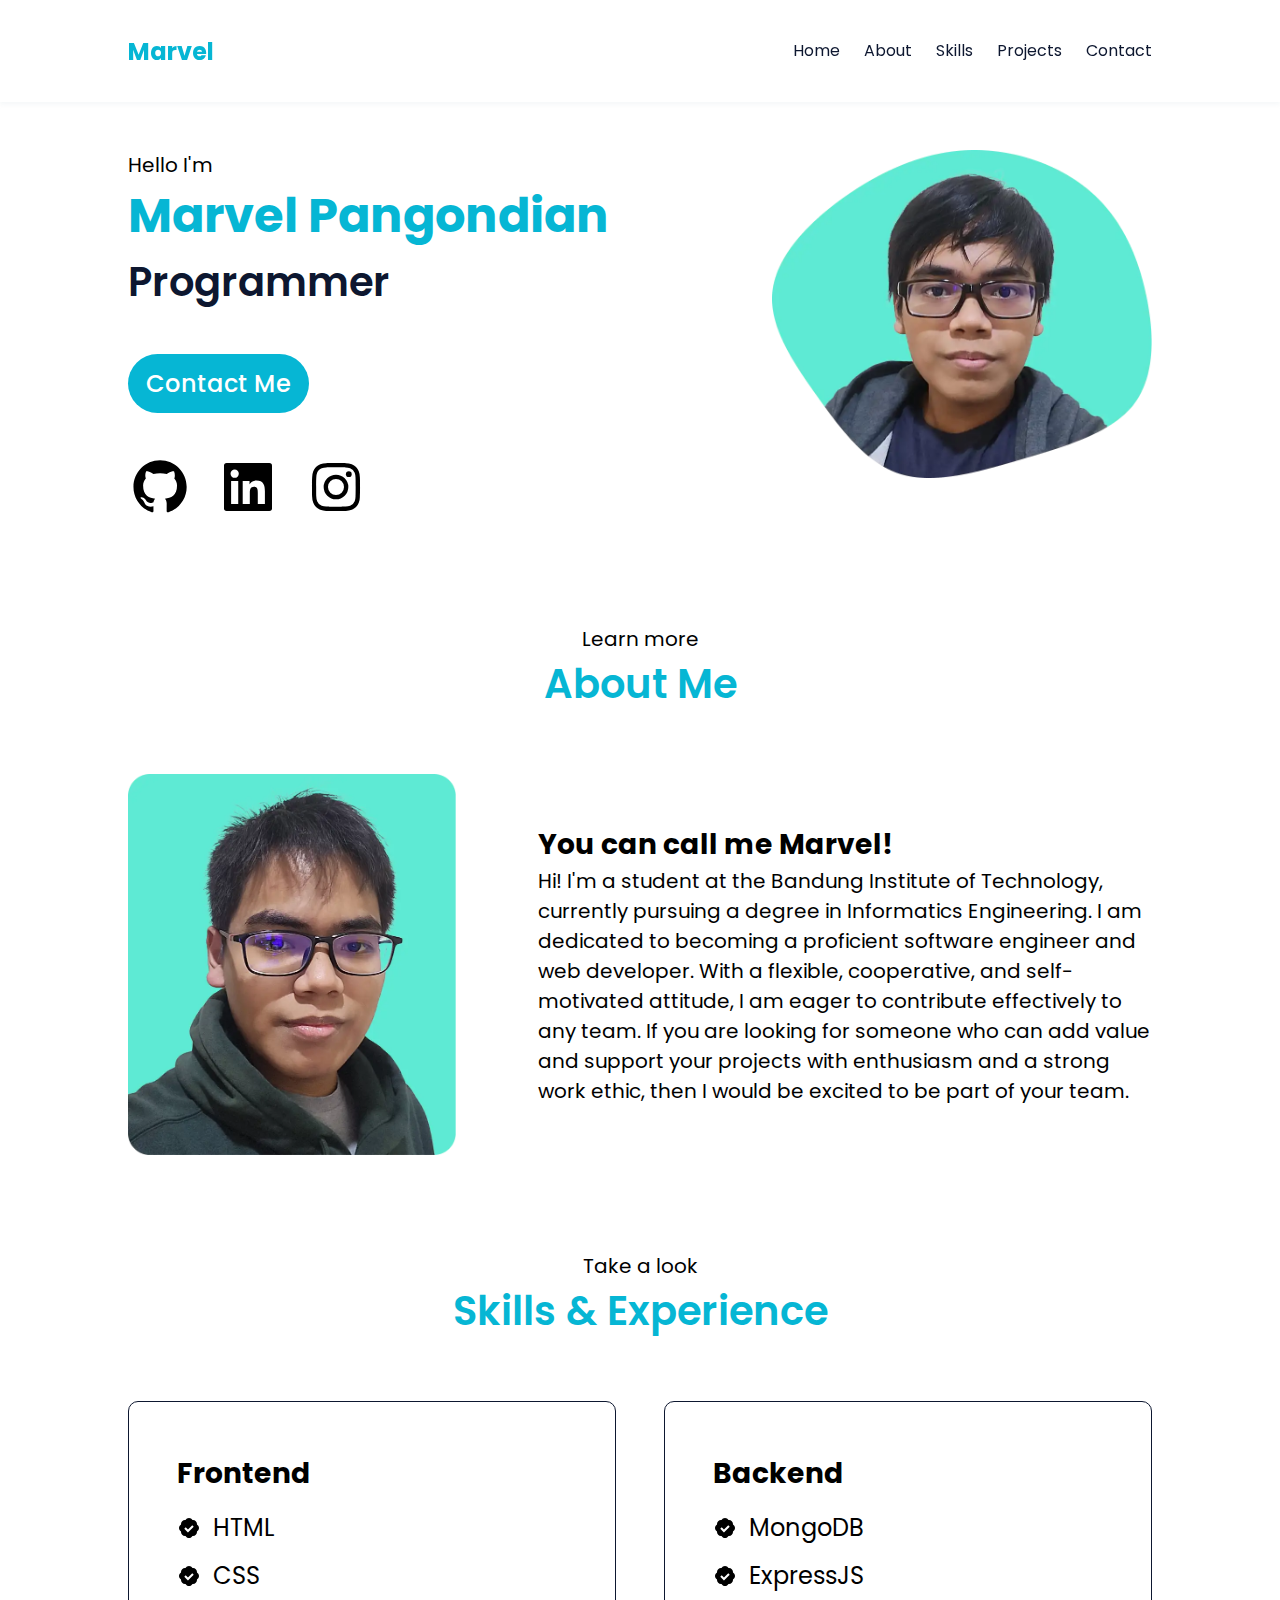
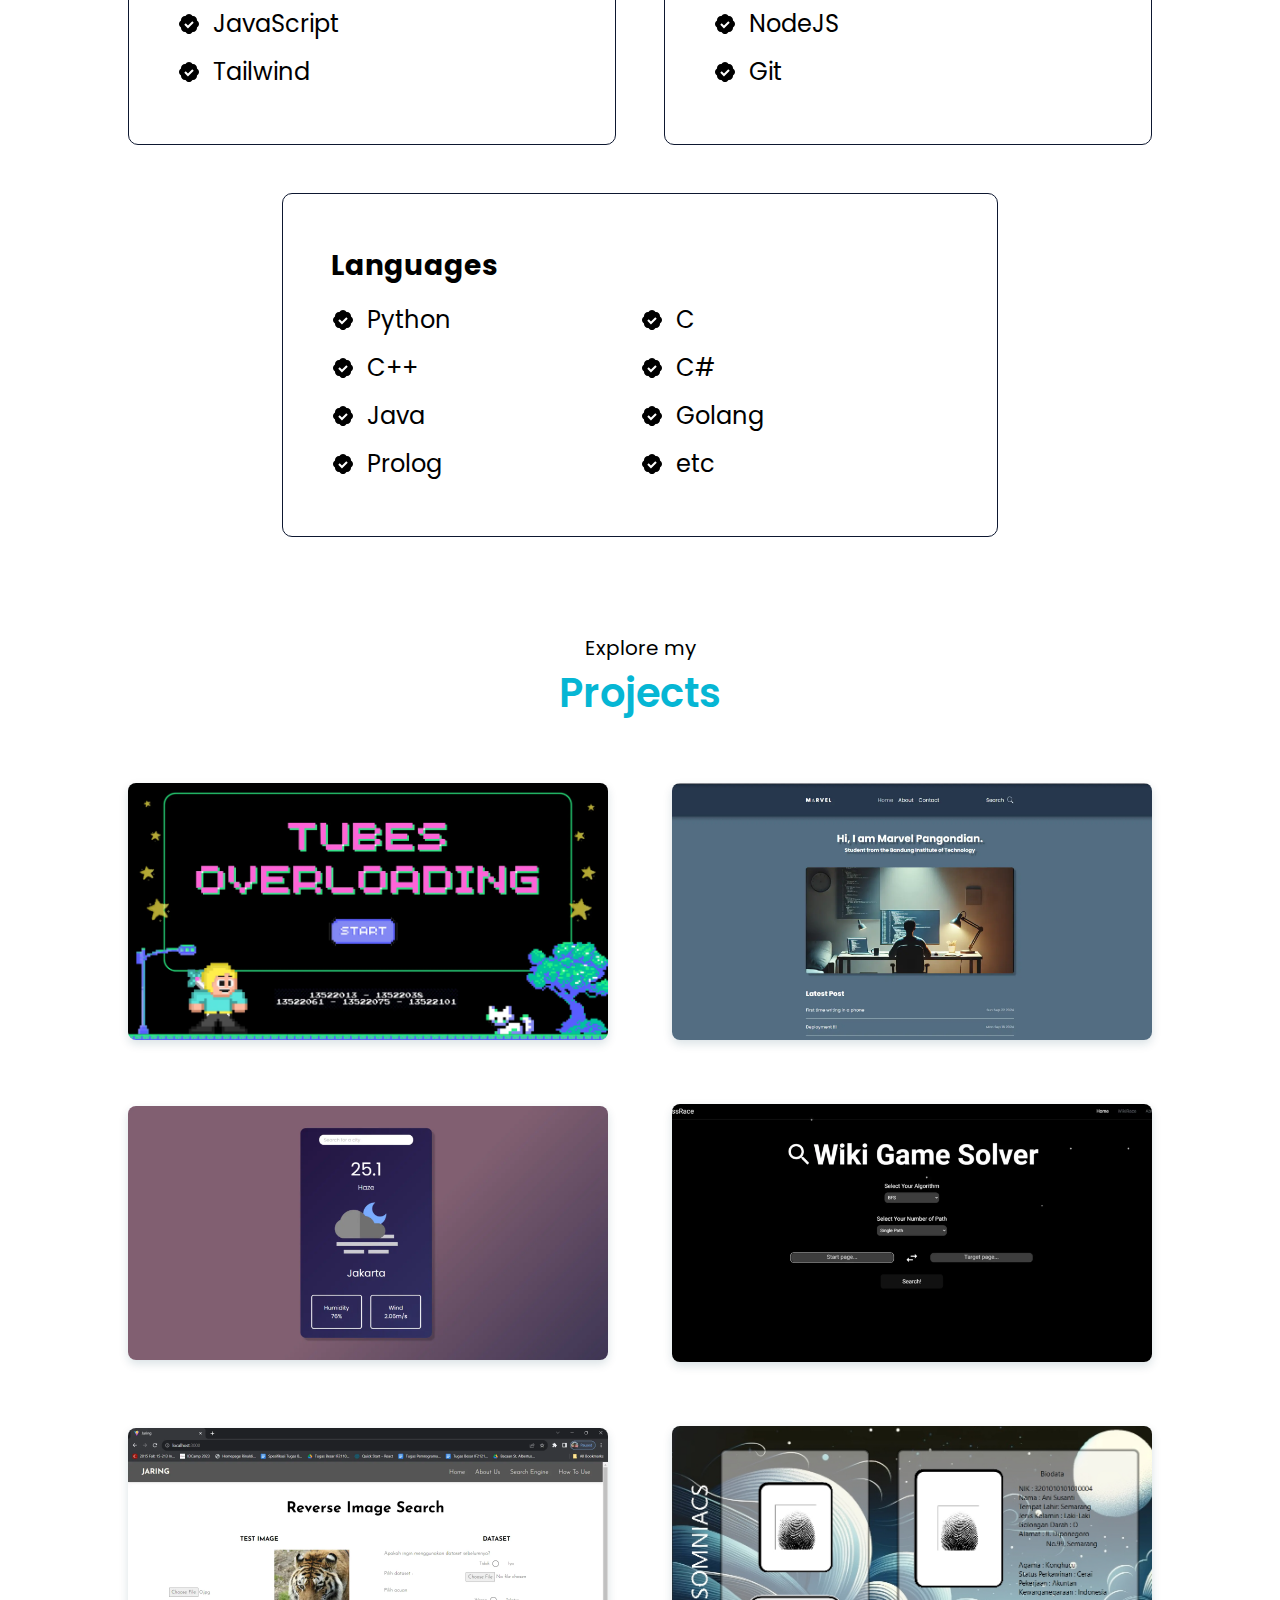
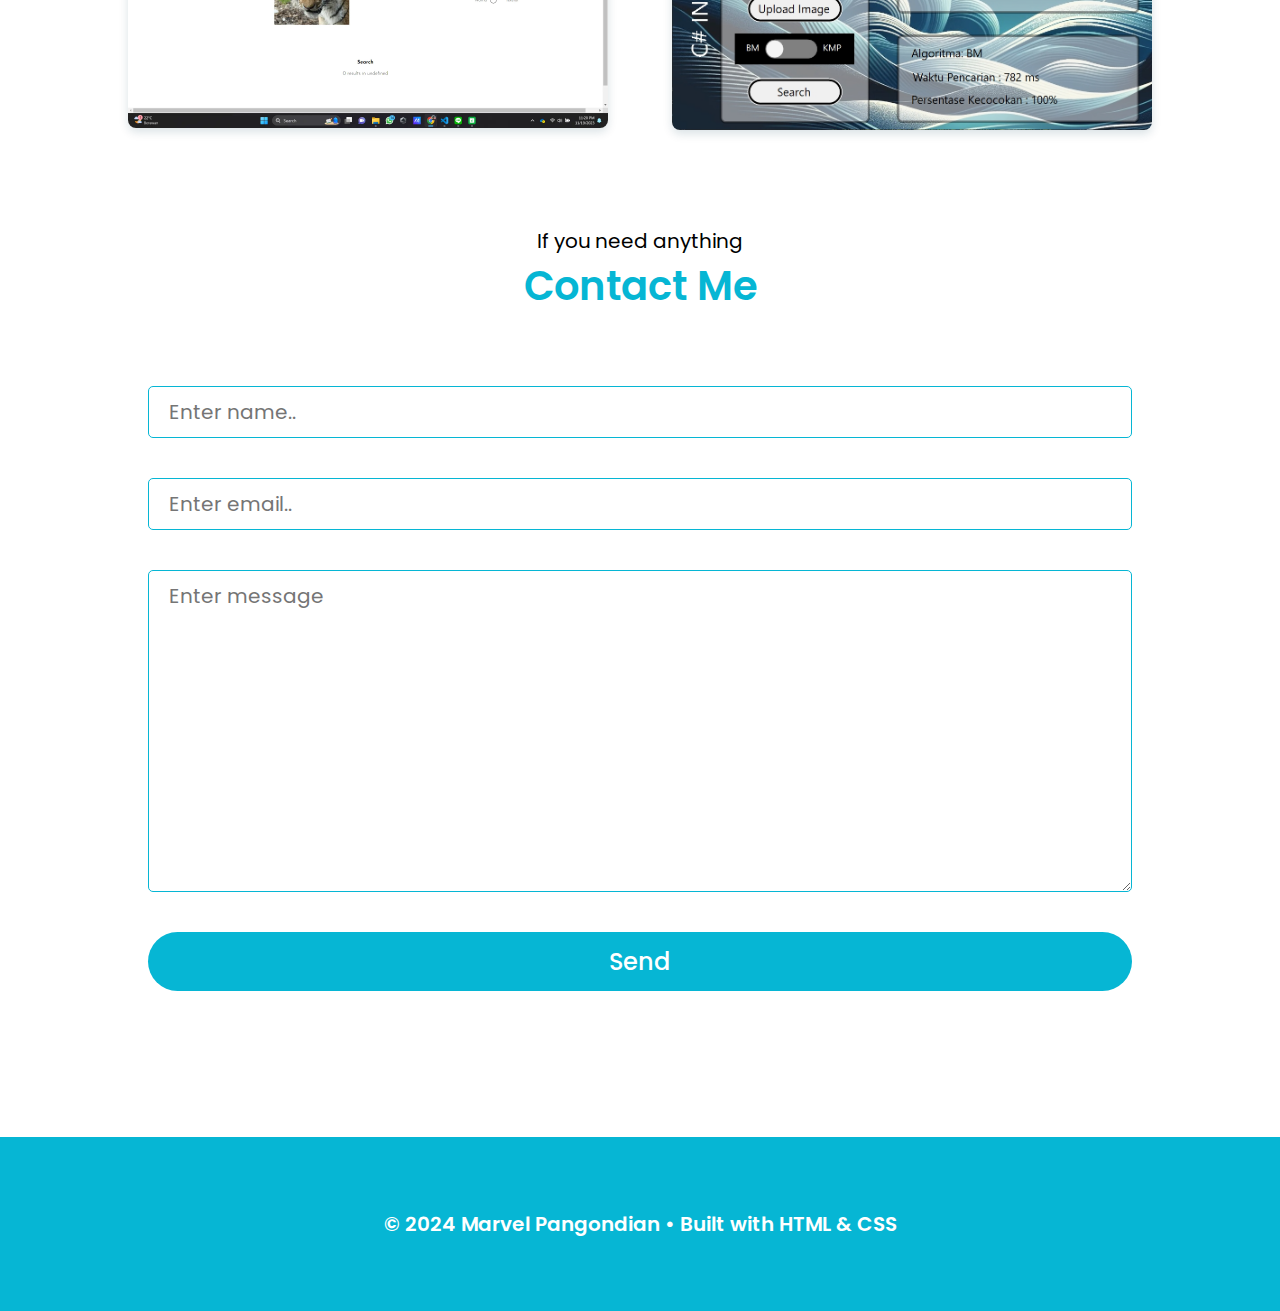
==== commit a385f94b: "feat: simple footer" ====
--- a/index.html
+++ b/index.html
@@ -16,39 +16,45 @@
   <header class="header">
     <div class="container header-flex">
       <div class="logo">
-        <a href="#top" class="header__logo">Marvel</a>
+        <a href="#top" class="header__logo" aria-label="Homepage">Marvel</a>
       </div>
 
       <nav class="header__nav">
-        <input type="checkbox" id="sidebar-active" />
-        <label for="sidebar-active" class="overlay"></label>
+        <input type="checkbox" id="sidebar-active" aria-hidden="true" />
+        <label for="sidebar-active" class="overlay" aria-hidden="true"></label>
 
         <label for="sidebar-active">
           <svg xmlns="http://www.w3.org/2000/svg" width="24" height="24" viewBox="0 0 24 24">
             <path d="M4 6h16v2H4zm0 5h16v2H4zm0 5h16v2H4z" />
           </svg>
         </label>
+
         <ul>
-          <label for="sidebar-active">
-            <svg xmlns="http://www.w3.org/2000/svg" width="23" height="23" viewBox="0 0 24 24"
-              style="fill: rgb(255, 255, 255)">
-              <path
-                d="m16.192 6.344-4.243 4.242-4.242-4.242-1.414 1.414L10.535 12l-4.242 4.242 1.414 1.414 4.242-4.242 4.243 4.242 1.414-1.414L13.364 12l4.242-4.242z">
-              </path>
-            </svg>
-          </label>
-
+          <li class="header__nav-exit">
+            <label for="sidebar-active">
+              <svg xmlns="http://www.w3.org/2000/svg" width="23" height="23" viewBox="0 0 24 24"
+                style="fill: rgb(255, 255, 255)">
+                <path
+                  d="m16.192 6.344-4.243 4.242-4.242-4.242-1.414 1.414L10.535 12l-4.242 4.242 1.414 1.414 4.242-4.242 4.243 4.242 1.414-1.414L13.364 12l4.242-4.242z">
+                </path>
+              </svg>
+            </label>
+          </li>
           <li class="header__nav-list">
             <a href="#home">Home</a>
           </li>
-          <li class="header__nav-list"><a href="#about">About</a></li>
+          <li class="header__nav-list">
+            <a href="#about">About</a>
+          </li>
           <li class="header__nav-list">
             <a href="#skills">Skills</a>
           </li>
           <li class="header__nav-list">
             <a href="#projects">Projects</a>
           </li>
-          <li class="header__nav-list"><a href="#contact">Contact</a></li>
+          <li class="header__nav-list">
+            <a href="#contact">Contact</a>
+          </li>
         </ul>
       </nav>
     </div>
@@ -338,6 +344,12 @@
       </div>
     </section>
   </main>
+
+  <footer>
+    <p class="footer__text">
+      &#169; 2024 Marvel Pangondian &#8226; Built with HTML & CSS
+    </p>
+  </footer>
 </body>
 
 </html>--- a/assets/css/style.css
+++ b/assets/css/style.css
@@ -80,7 +80,6 @@
 body {
   font-family: var(--font-main);
   font-size: var(--text-base);
-  padding-bottom: 30px;
   padding-top: 6rem;
   height: 100%;
 }
@@ -95,8 +94,6 @@
   text-decoration: none;
   color: var(--color-text);
 }
-
-
 
 img {
   max-width: 100%;
@@ -111,6 +108,17 @@
   list-style: none;
 }
 
+/* Makes browser surfing much easier*/
+a:focus-visible,
+button:focus-visible,
+input:focus-visible,
+textarea:focus-visible,
+.section:focus-visible {
+  outline: 2px solid #007BFF;
+  outline-offset: 2px;
+  background-color: #f0f8ff;
+}
+
 @media screen and (min-width: 744px) {
   img {
     width: 65%;
@@ -133,8 +141,6 @@
   font-size: var(--text-base);
   font-weight: var(--font-medium);
 }
-
-
 
 /* UTILITY */
 .container {
@@ -563,8 +569,6 @@
   border-radius: 10px;
 }
 
-
-
 /* PROJECTS */
 
 .projects__container {
@@ -601,6 +605,7 @@
 }
 
 /* CONTACT */
+
 .contact input,
 .contact form,
 .contact textarea {
@@ -616,4 +621,22 @@
 .contact textarea {
   border: var(--color-primary) solid 1px;
   border-radius: 5px;
+}
+
+/* FOOTER */
+footer {
+  text-align: center;
+  color: var(--color-white);
+  padding: 2em;
+  background-color: var(--color-primary);
+}
+.footer__text {
+  font-size: var(--text-sm);
+  font-weight: var(--font-semi-bold);
+}
+
+@media screen and (min-width:744px) {
+  footer {
+    padding: 3em;
+  }
 }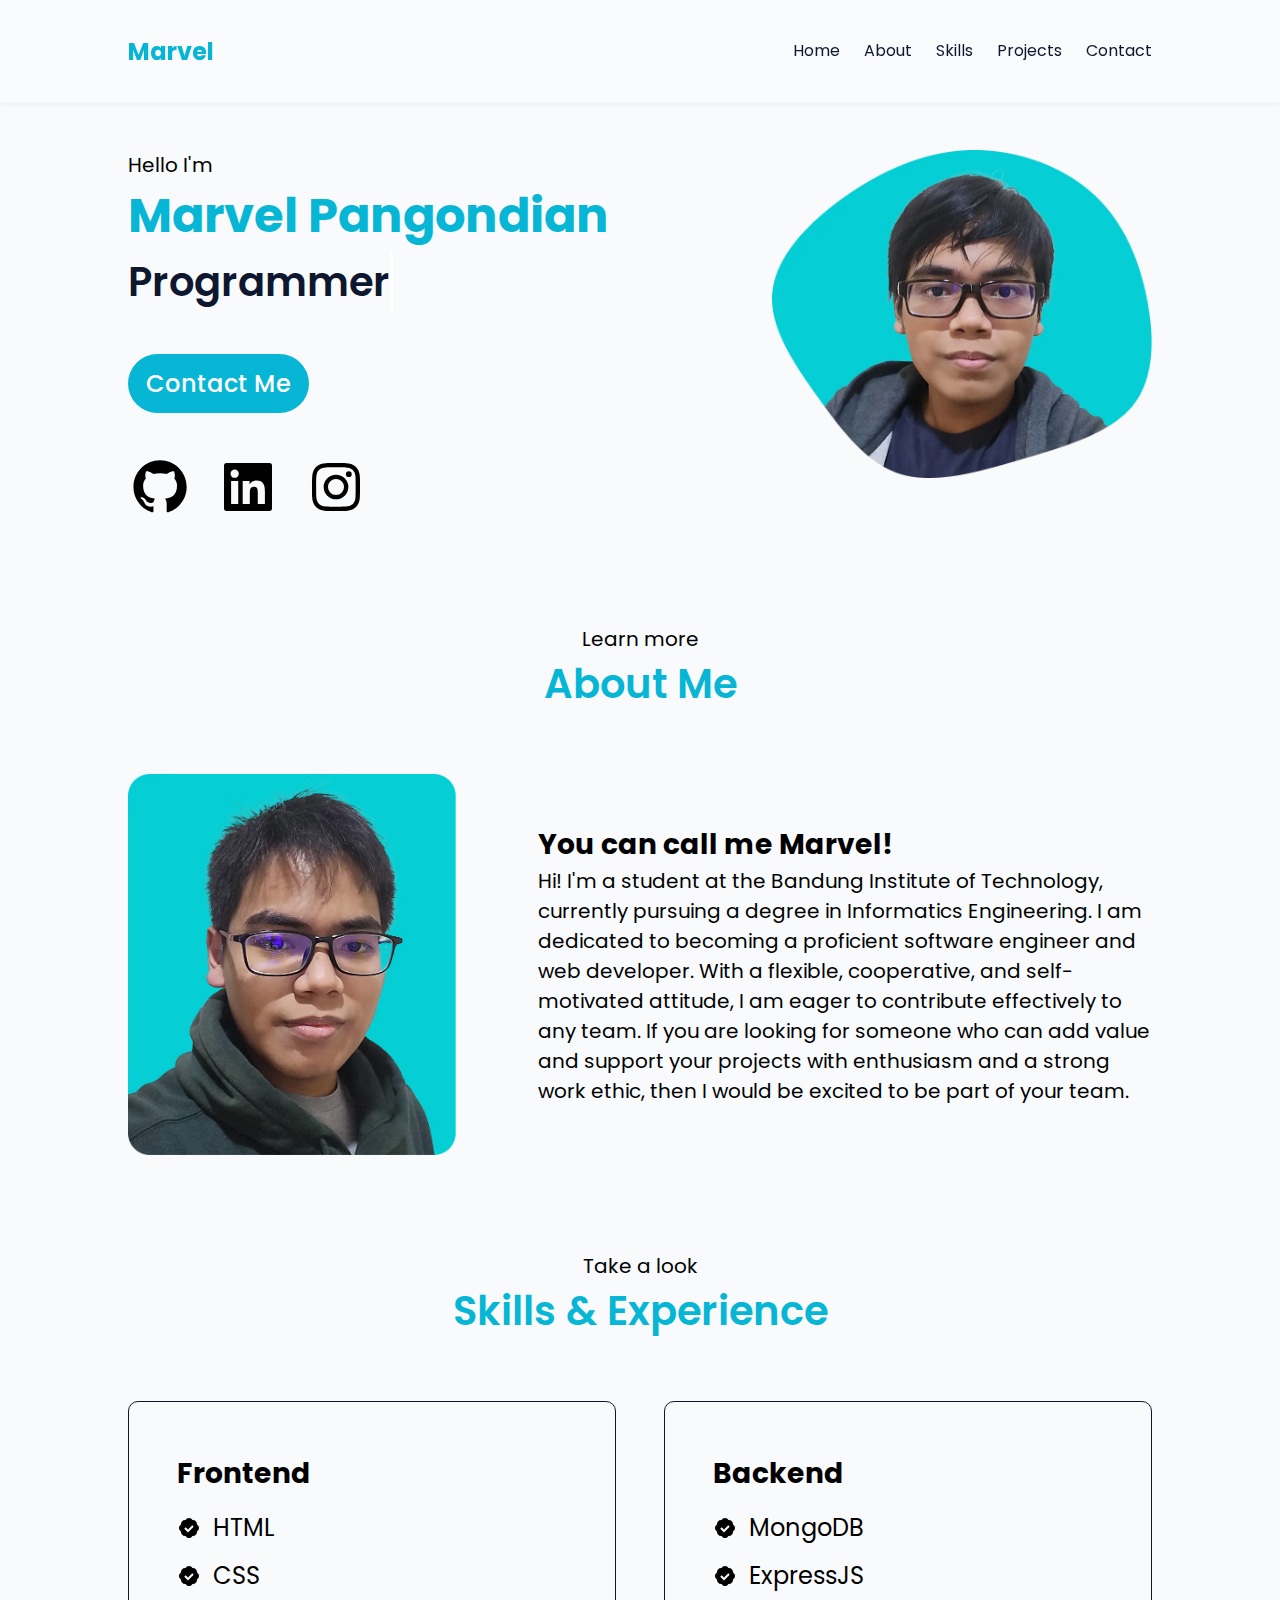
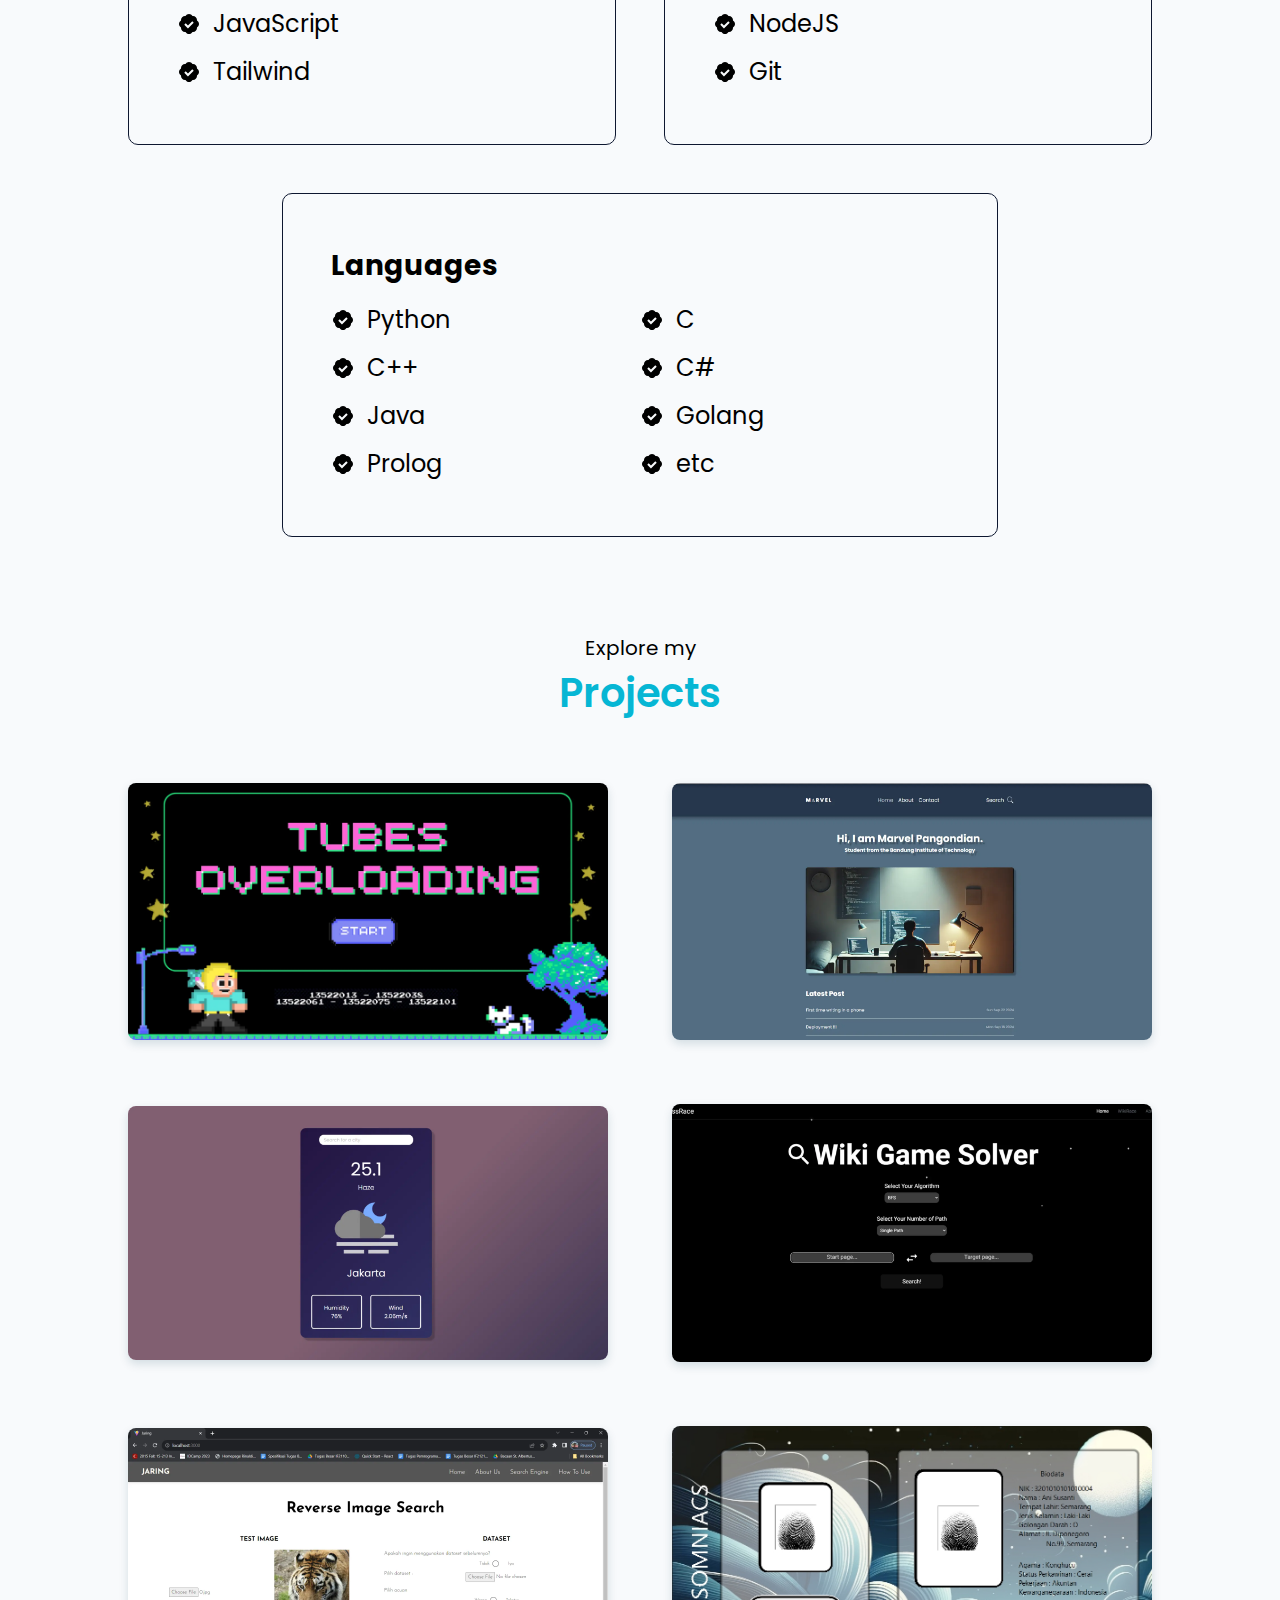
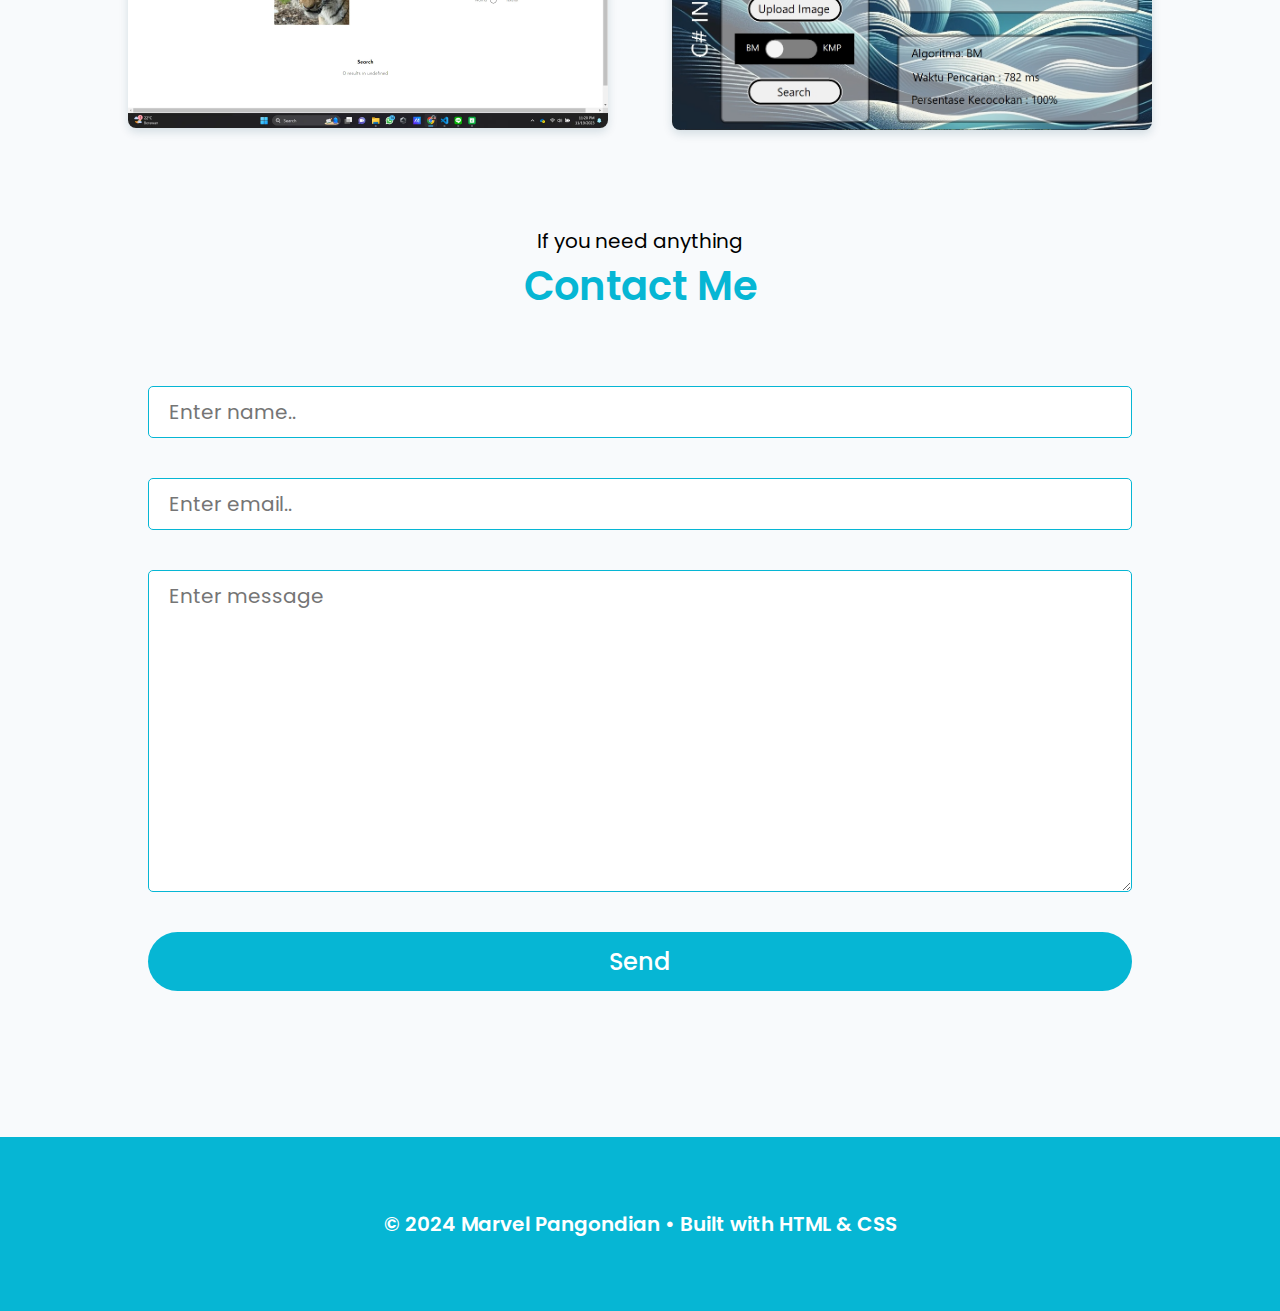
==== commit a3c7f574: "feat: update readme, change background" ====
--- a/index.html
+++ b/index.html
@@ -63,7 +63,7 @@
   <main style="height: 100%">
     <span class="section__placeholder" id="home"></span>
     <section class="home section container container-flex">
-      <img src="/assets/img/compressed/profile.webp" alt="Creator profile image" class="item-1 home__profile mb-8" />
+      <img src="/assets/img/compressed/profile3.webp" alt="Creator profile image" class="item-1 home__profile mb-8" />
       <div class="section__content">
         <p>Hello I'm</p>
         <h1>Marvel Pangondian</h1>
@@ -107,7 +107,7 @@
       <h2 class="section__title">About Me</h2>
 
       <div class="about__container">
-        <img src="assets/img/compressed/aboutProfile2.webp" alt="About Me svg" class="about__profile mb-base" />
+        <img src="assets/img/compressed/about3.webp" alt="About Me svg" class="about__profile mb-base" />
         <div class="about__content">
           <h3 class="section__subtitle">
             You can call me Marvel!
--- a/assets/css/style.css
+++ b/assets/css/style.css
@@ -20,6 +20,7 @@
   --color-primary: #06b6d4;
   --color-secondary: #5eead4;
   --color-text: #0d1730;
+  --color-bg : #f8fafc;
 
   /* MISC */
   --padding-header: 0.625em 0;
@@ -75,6 +76,7 @@
 
 html {
   scroll-behavior: smooth;
+  background-color: var(--color-bg);
 }
 
 body {
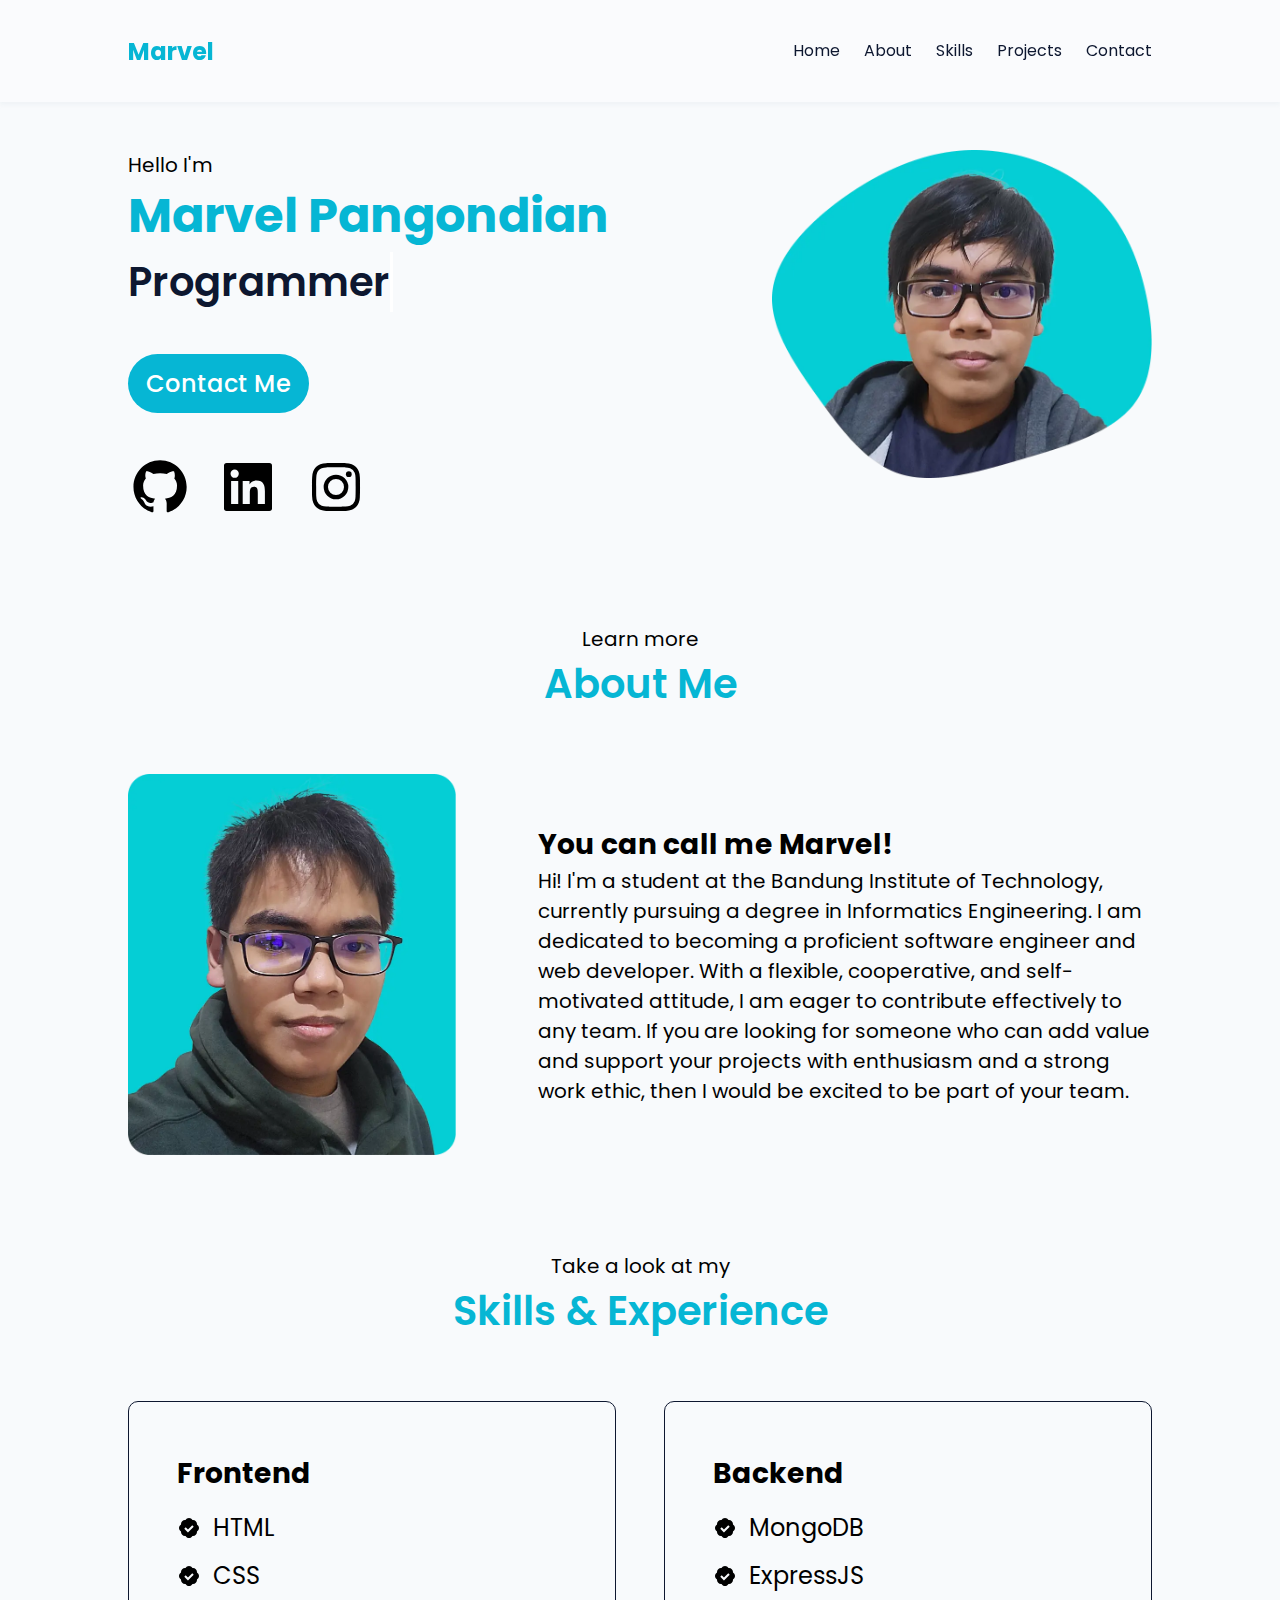
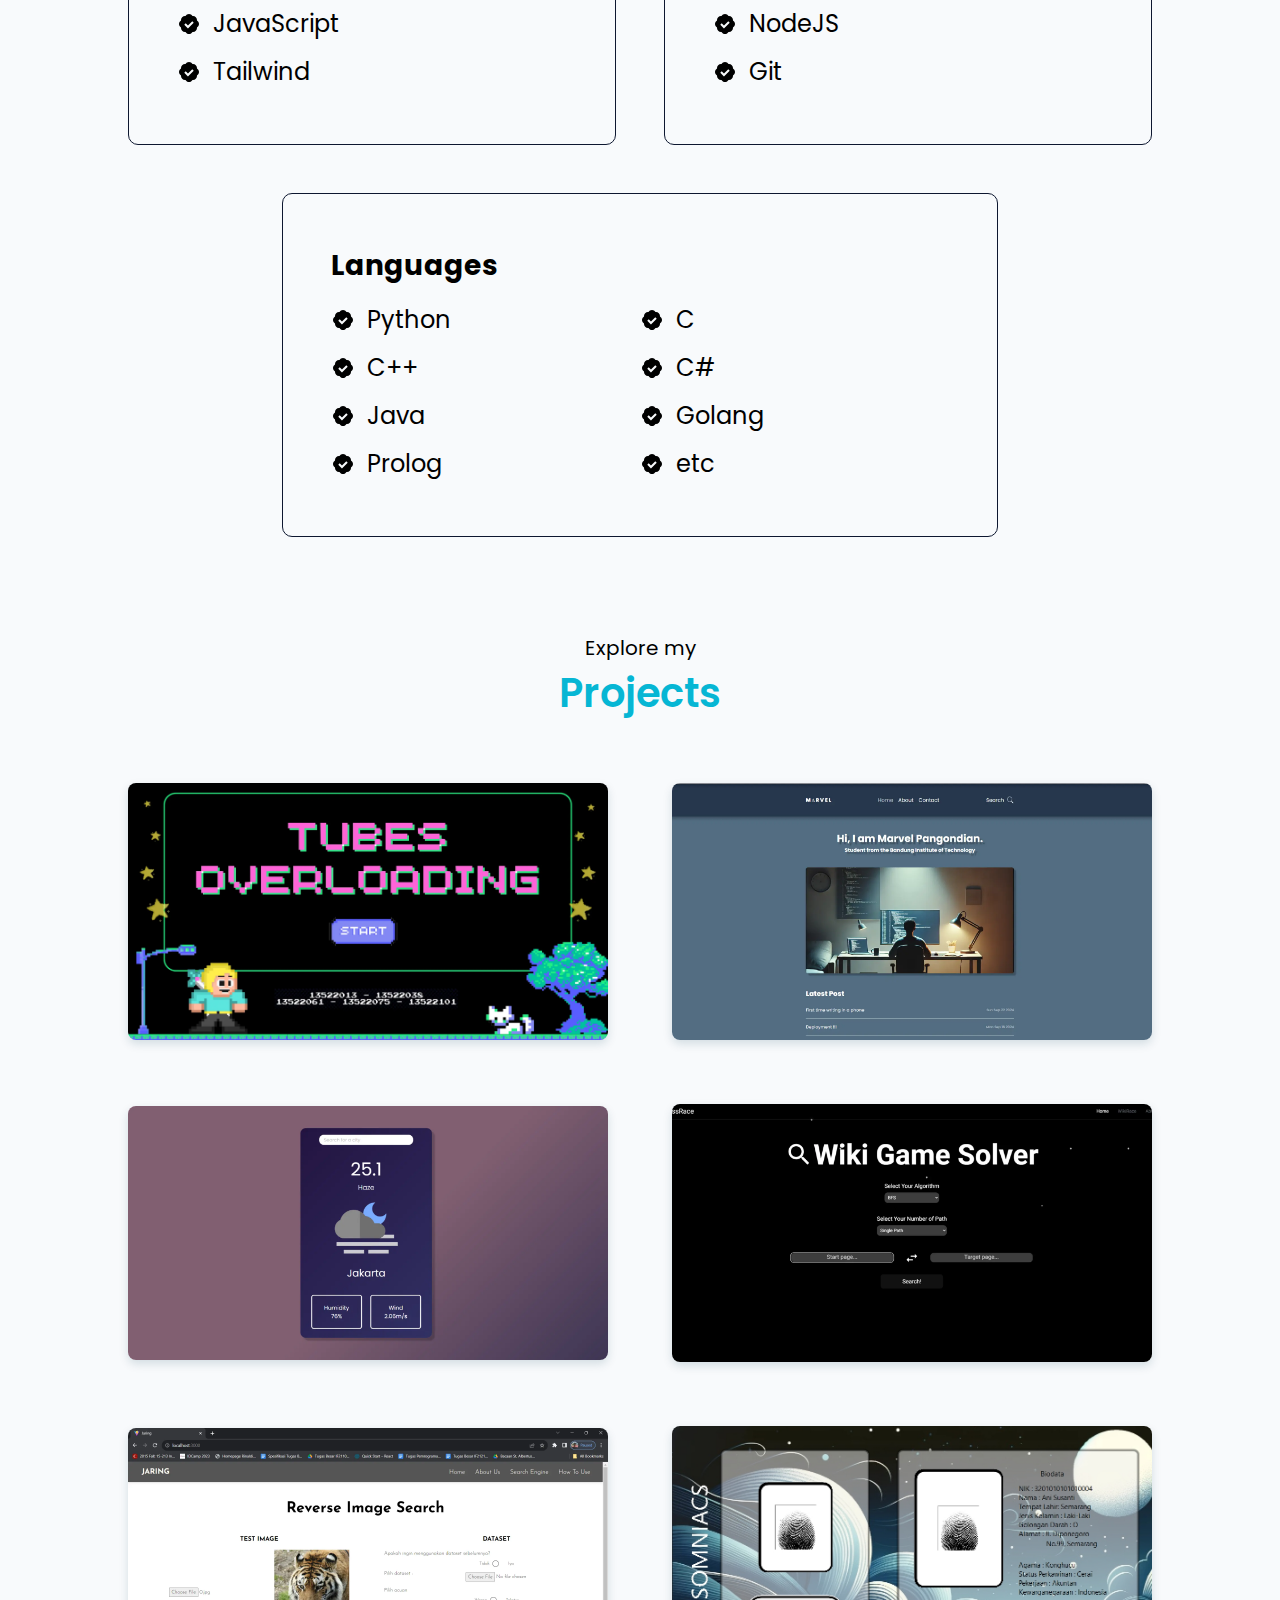
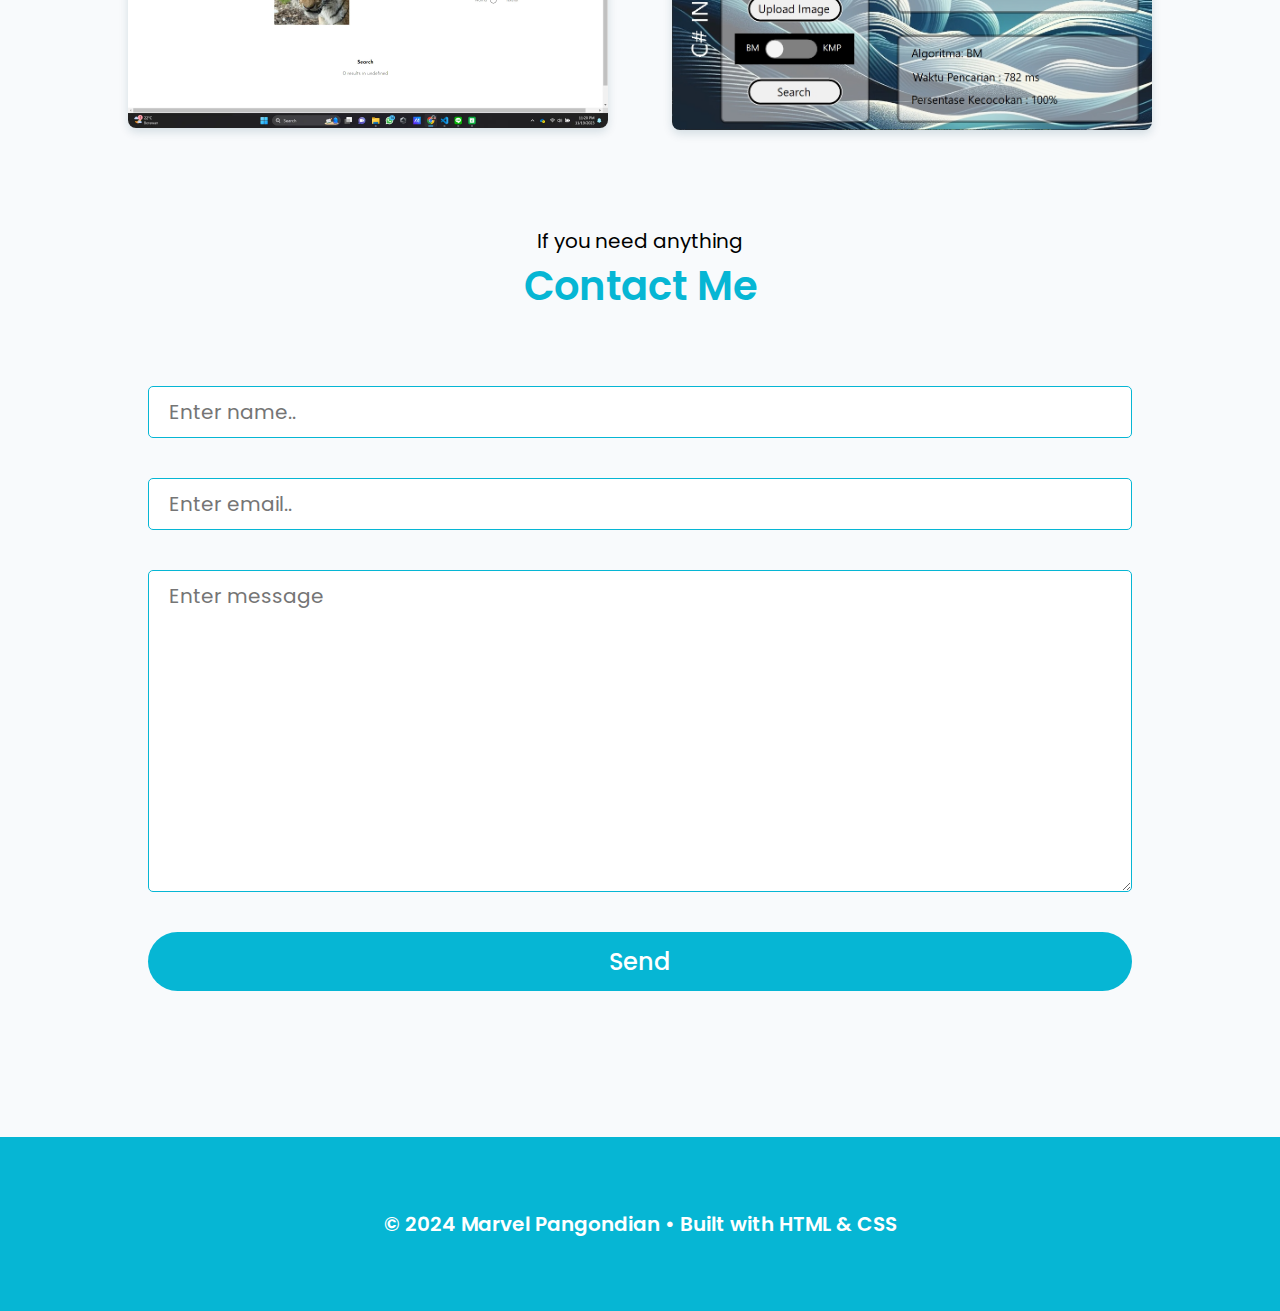
==== commit 0f4033e5: "update text" ====
--- a/index.html
+++ b/index.html
@@ -13,6 +13,7 @@
 </head>
 
 <body>
+  <!-- Header -->
   <header class="header">
     <div class="container header-flex">
       <div class="logo">
@@ -60,7 +61,10 @@
     </div>
   </header>
 
+  <!-- Main -->
   <main style="height: 100%">
+
+    <!-- Home Section -->
     <span class="section__placeholder" id="home"></span>
     <section class="home section container container-flex">
       <img src="/assets/img/compressed/profile3.webp" alt="Creator profile image" class="item-1 home__profile mb-8" />
@@ -101,6 +105,7 @@
       </div>
     </section>
 
+    <!-- About Section -->
     <span class="section__placeholder" id="about"></span>
     <section class="about section container container-flex-2">
       <p class="section__title-sub">Learn more</p>
@@ -122,13 +127,11 @@
       </div>
     </section>
 
+    <!-- Skills Section -->
     <span class="section__placeholder" id="skills"></span>
     <section class="skills section container container-flex-2">
-
-
-      <p class="section__title-sub">Take a look</p>
+      <p class="section__title-sub">Take a look at my</p>
       <h2 class="section__title">Skills & Experience</h2>
-
       <div class="skills__container">
         <div class="skill__container-list">
           <h3>Frontend</h3>
@@ -294,6 +297,7 @@
       </div>
     </section>
 
+    <!-- Projects Section -->
     <span class="section__placeholder" id="projects"></span>
     <section class="projects section container container-flex-2">
       <p class="section__title-sub">Explore my</p>
@@ -322,6 +326,7 @@
       </div>
     </section>
 
+    <!-- Contact Section -->
     <span class="section__placeholder" id="contact"></span>
     <section class="contact section container container-flex-2">
       <p class="section__title-sub">If you need anything</p>
@@ -345,6 +350,7 @@
     </section>
   </main>
 
+  <!-- Footer -->
   <footer>
     <p class="footer__text">
       &#169; 2024 Marvel Pangondian &#8226; Built with HTML & CSS
